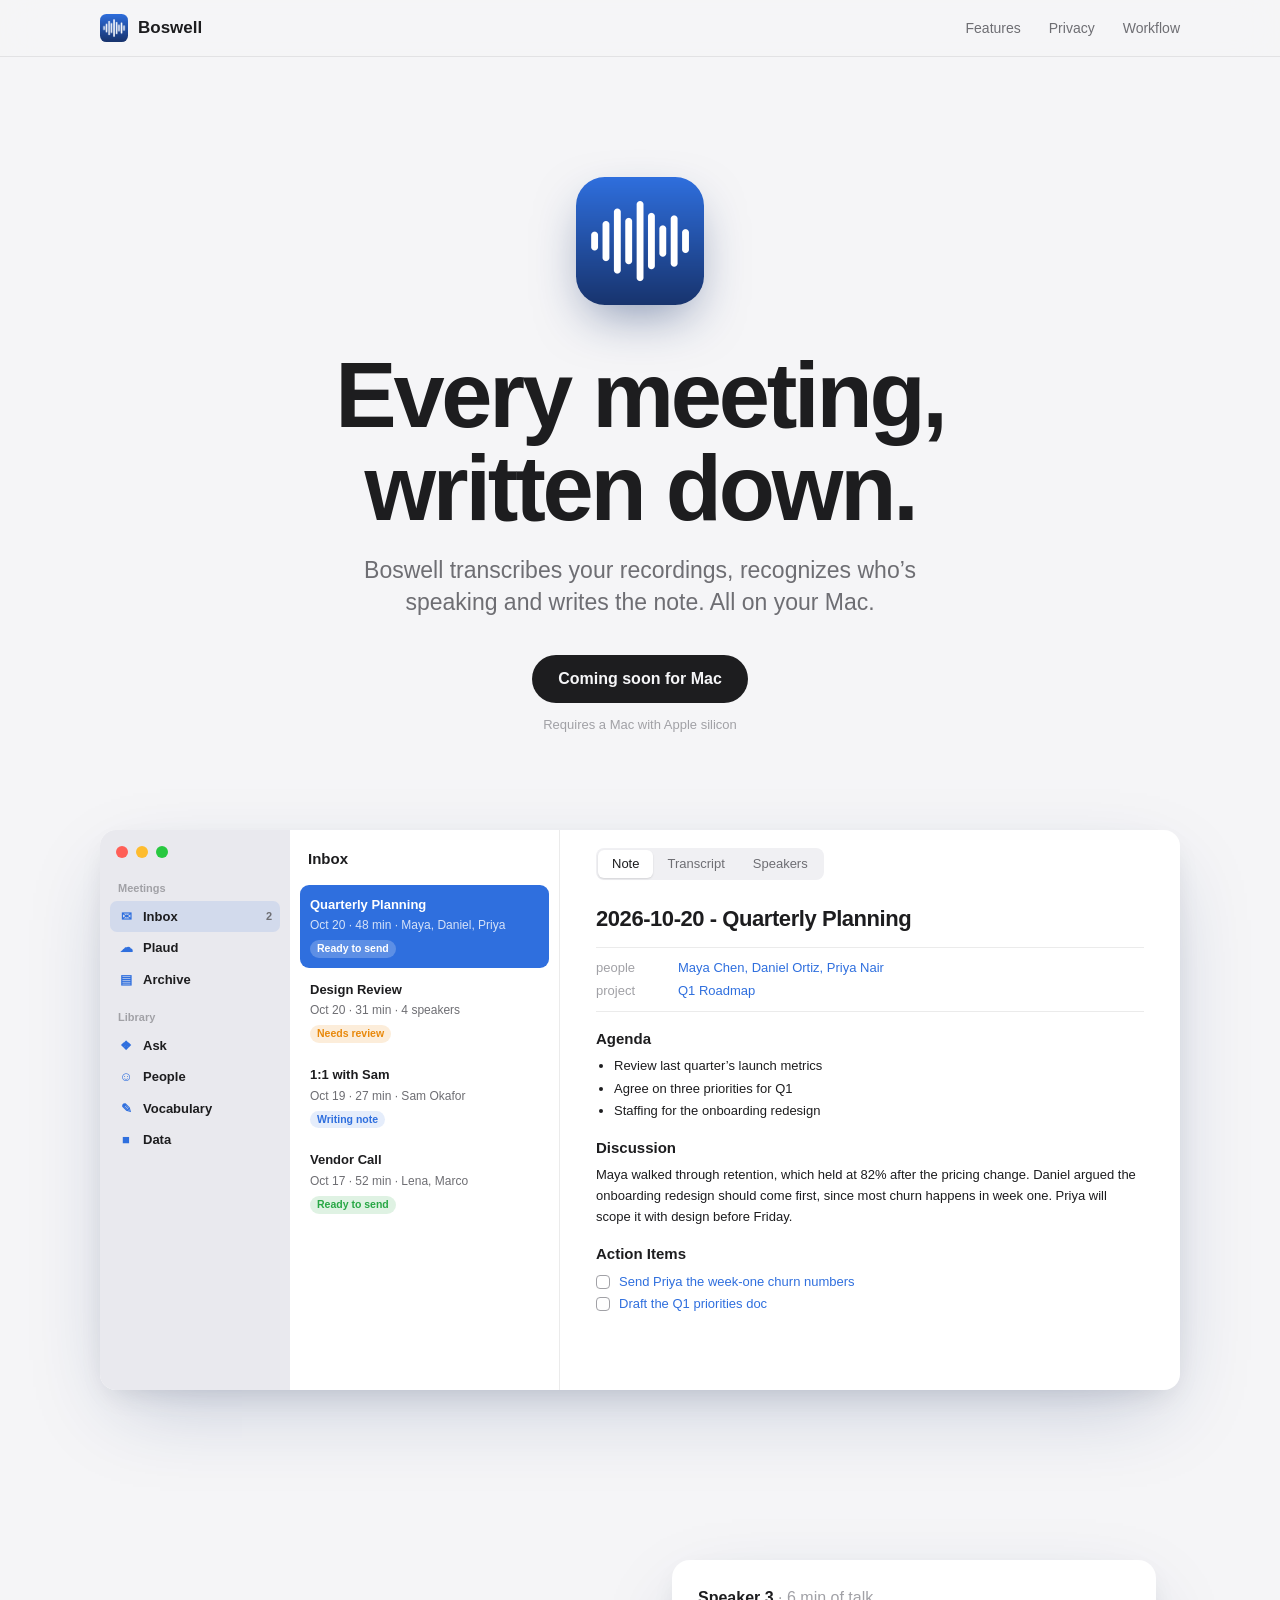
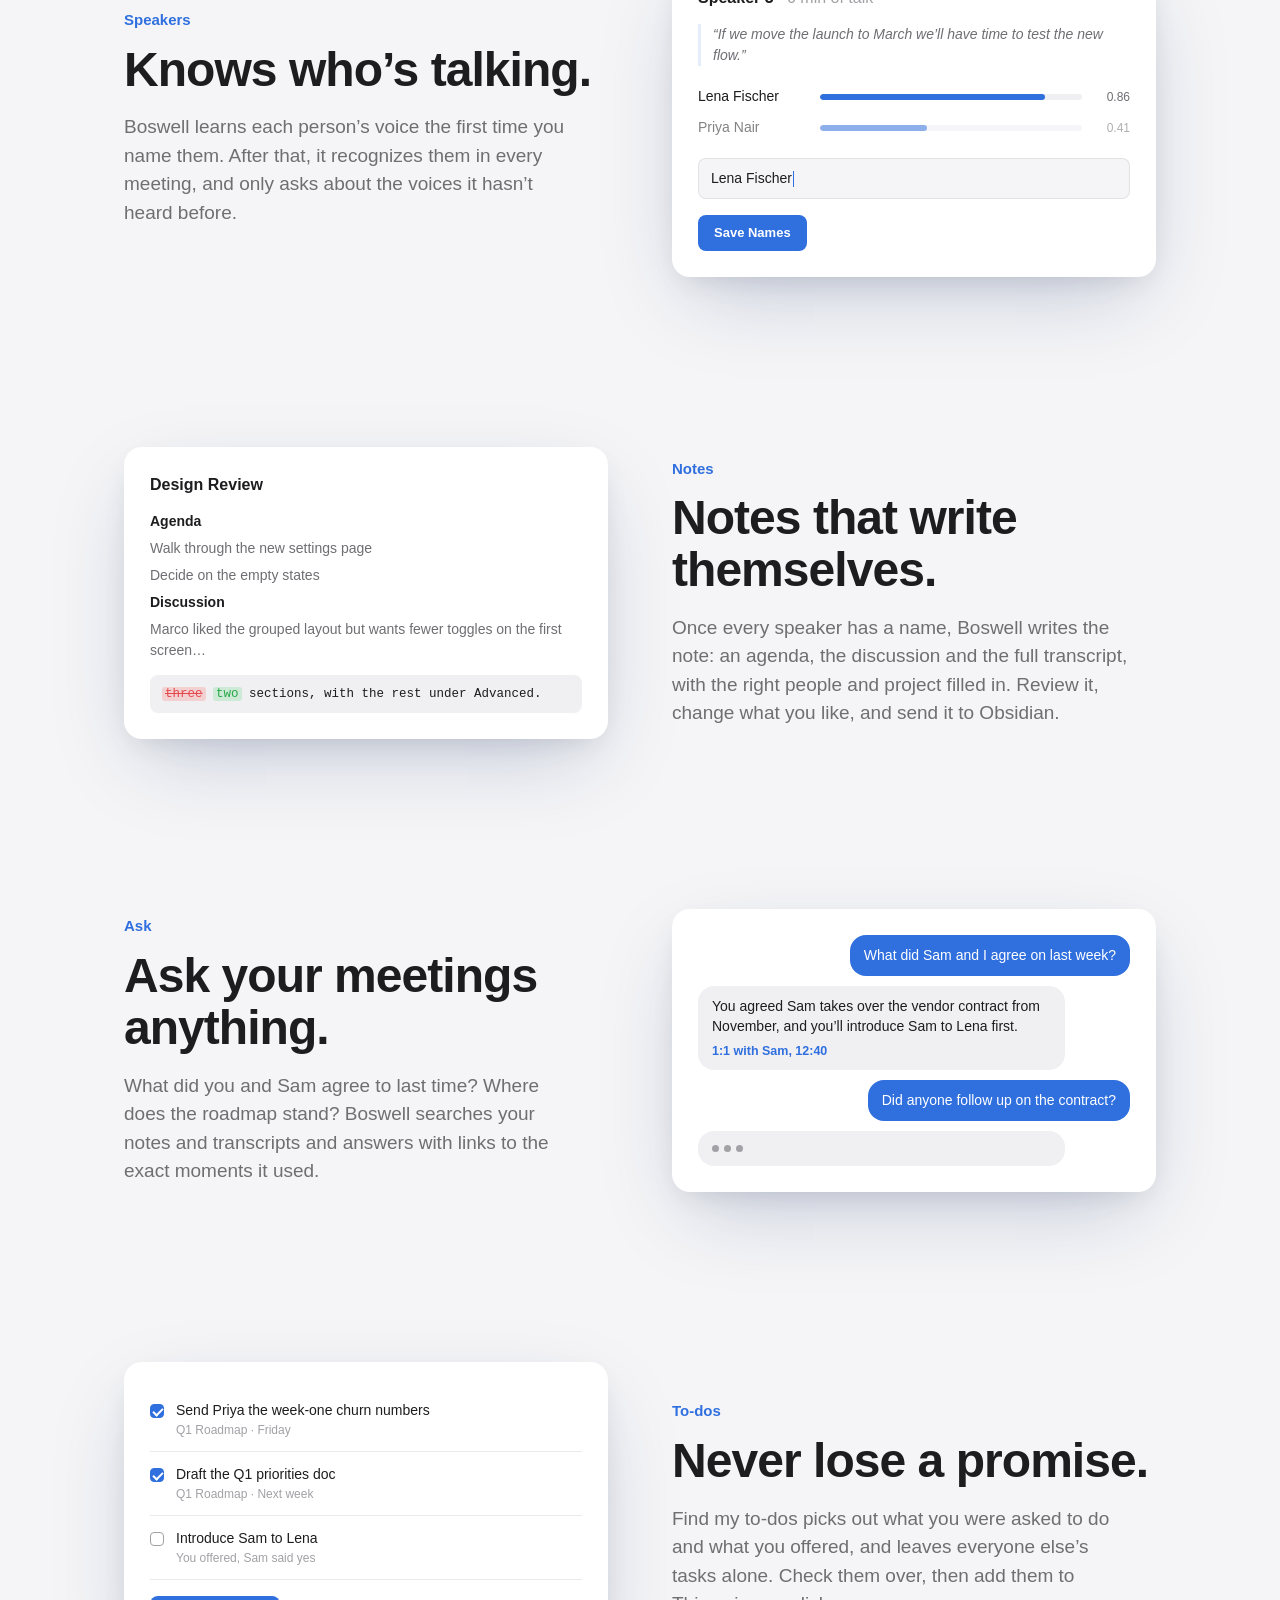
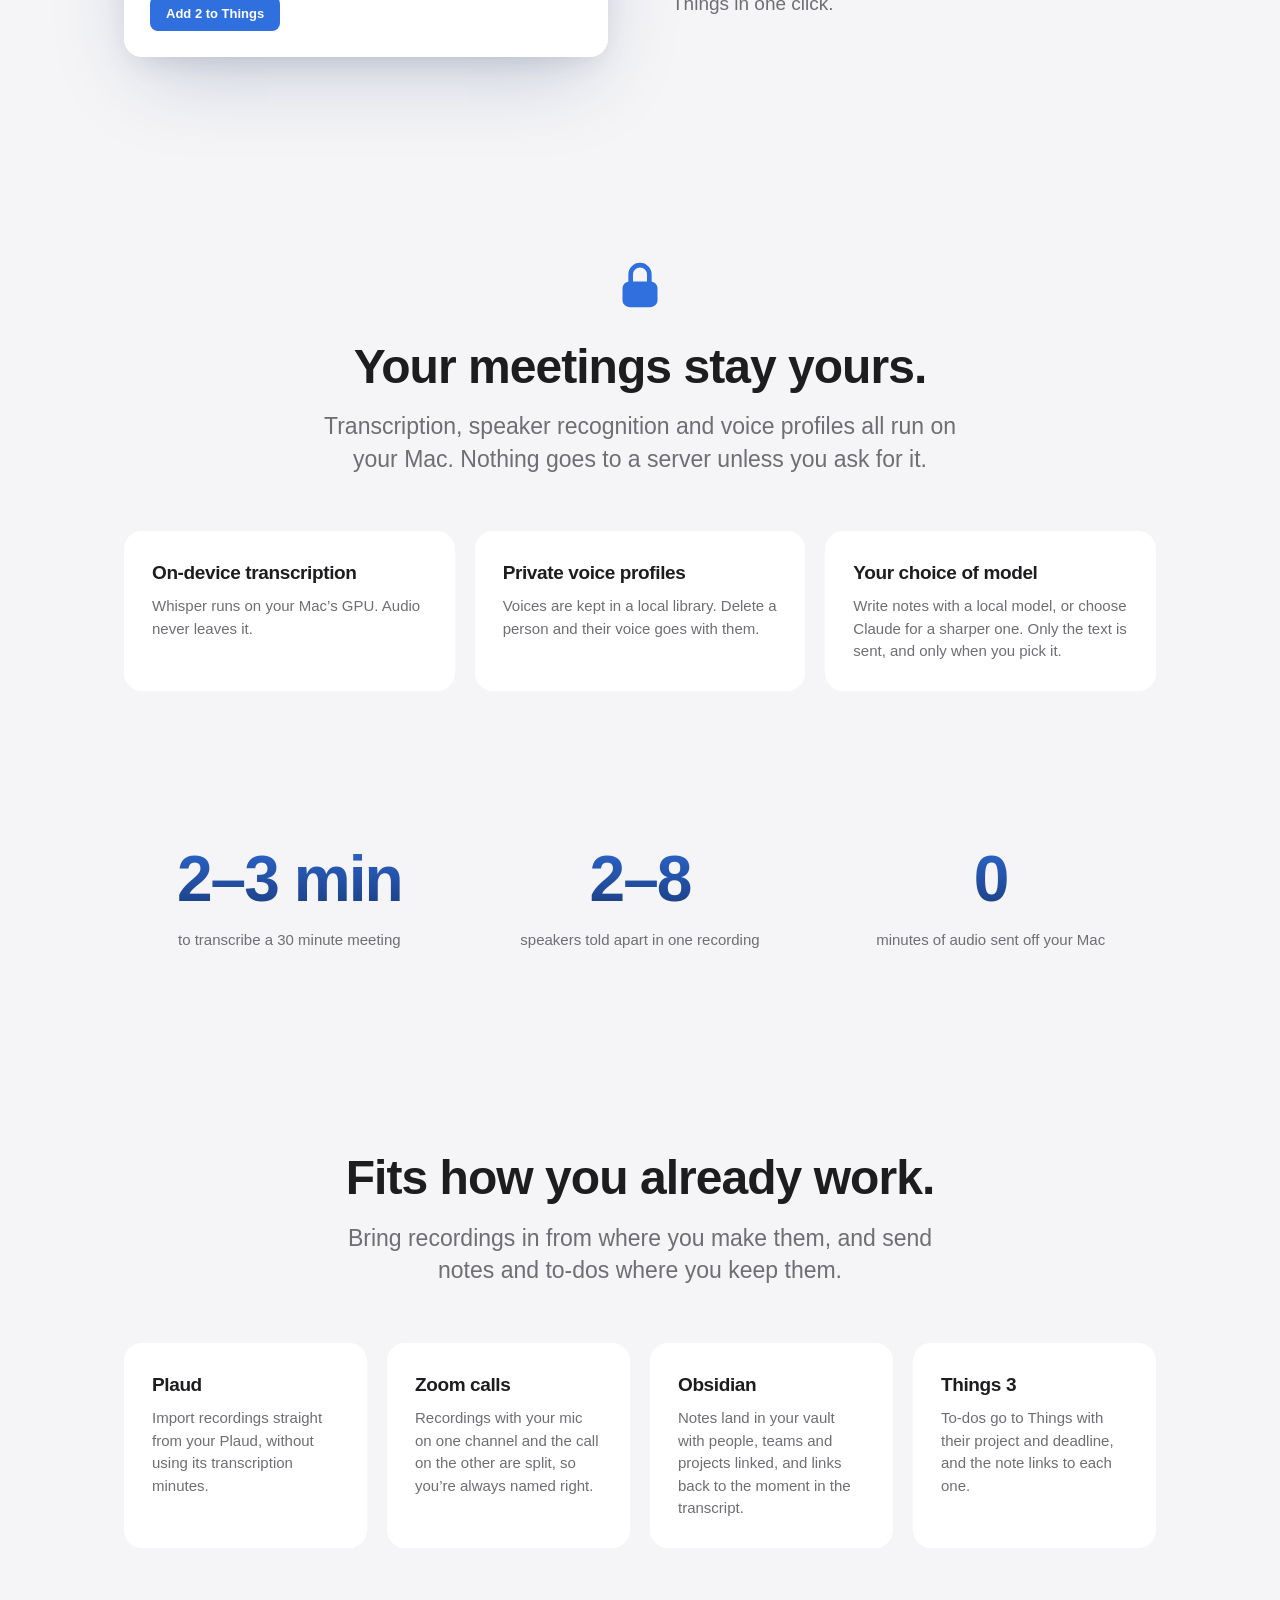
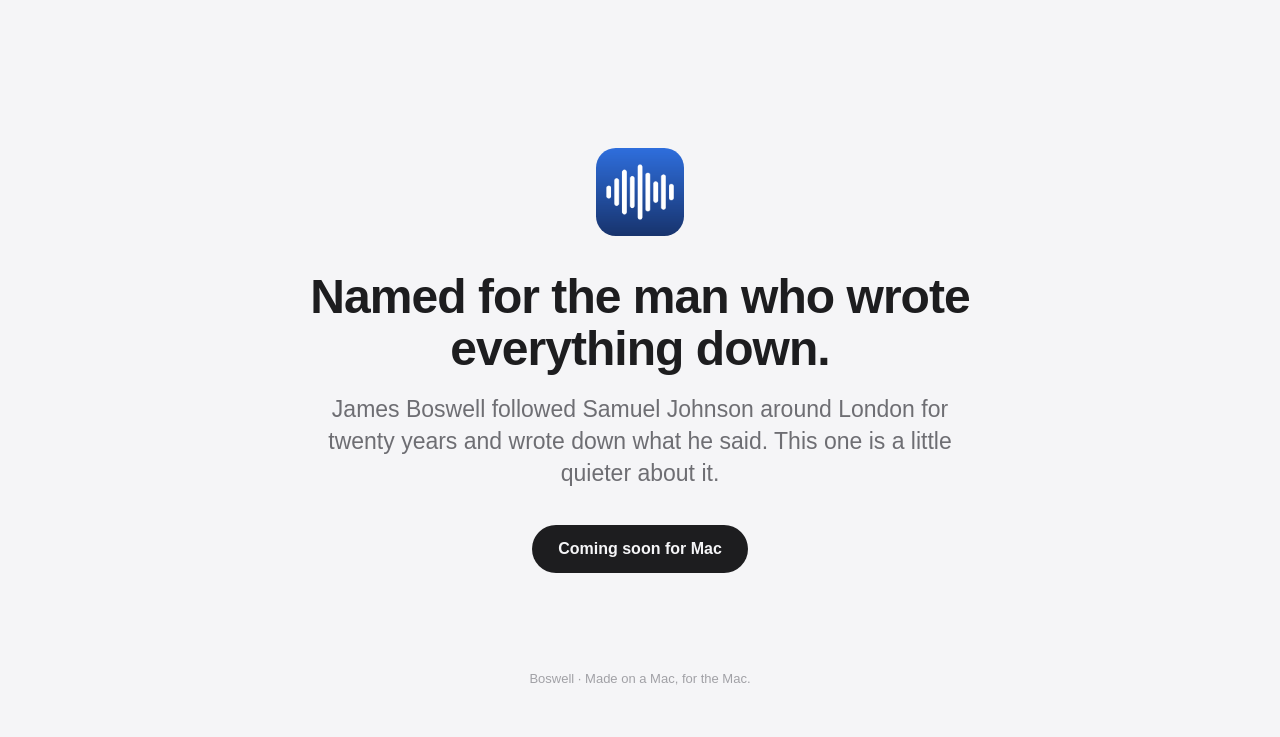
==== docs/index.html @ 3b262f07 "Add a website for Boswell in docs/ for GitHub Pages A single page with a drawn app window and made-u" ====
<!doctype html>
<html lang="en">
<head>
  <meta charset="utf-8">
  <meta name="viewport" content="width=device-width, initial-scale=1">
  <title>Boswell – Meeting notes, written on your Mac</title>
  <meta name="description" content="Boswell transcribes your meetings, recognizes who is speaking and writes the note, all on your Mac. Audio and voice profiles never leave it.">
  <meta property="og:title" content="Boswell">
  <meta property="og:description" content="Meeting notes, written on your Mac.">
  <meta property="og:image" content="icon.png">
  <meta name="theme-color" content="#f5f5f7" media="(prefers-color-scheme: light)">
  <meta name="theme-color" content="#0b0b0d" media="(prefers-color-scheme: dark)">
  <link rel="icon" href="favicon.png">
  <link rel="apple-touch-icon" href="icon.png">
  <link rel="stylesheet" href="style.css">
</head>
<body>

<header class="nav">
  <a class="brand" href="#top"><img src="icon.png" alt="" width="28" height="28"> Boswell</a>
  <nav>
    <a href="#features">Features</a>
    <a href="#privacy">Privacy</a>
    <a href="#workflow">Workflow</a>
  </nav>
</header>

<main id="top">

  <!-- hero -->
  <section class="hero">
    <img class="hero-icon" src="icon.png" alt="Boswell app icon" width="128" height="128">
    <h1>Every meeting,<br>written down.</h1>
    <p class="lede">Boswell transcribes your recordings, recognizes who&rsquo;s speaking and writes the note. All on your Mac.</p>
    <div class="cta">
      <span class="pill">Coming soon for Mac</span>
      <span class="fine">Requires a Mac with Apple silicon</span>
    </div>
  </section>

  <!-- the app window -->
  <section class="shot reveal" aria-label="Boswell's Inbox with a meeting note open">
    <div class="window">
      <div class="win-sidebar">
        <div class="lights"><i></i><i></i><i></i></div>
        <p class="side-head">Meetings</p>
        <p class="side-item active"><span class="ico">&#9993;</span>Inbox <b>2</b></p>
        <p class="side-item"><span class="ico">&#9729;</span>Plaud</p>
        <p class="side-item"><span class="ico">&#9636;</span>Archive</p>
        <p class="side-head">Library</p>
        <p class="side-item"><span class="ico">&#10070;</span>Ask</p>
        <p class="side-item"><span class="ico">&#9786;</span>People</p>
        <p class="side-item"><span class="ico">&#9998;</span>Vocabulary</p>
        <p class="side-item"><span class="ico">&#9632;</span>Data</p>
      </div>
      <div class="win-list">
        <p class="list-title">Inbox</p>
        <div class="row selected">
          <strong>Quarterly Planning</strong>
          <span>Oct 20 · 48 min · Maya, Daniel, Priya</span>
          <em class="tag ready">Ready to send</em>
        </div>
        <div class="row">
          <strong>Design Review</strong>
          <span>Oct 20 · 31 min · 4 speakers</span>
          <em class="tag review">Needs review</em>
        </div>
        <div class="row">
          <strong>1:1 with Sam</strong>
          <span>Oct 19 · 27 min · Sam Okafor</span>
          <em class="tag writing">Writing note</em>
        </div>
        <div class="row">
          <strong>Vendor Call</strong>
          <span>Oct 17 · 52 min · Lena, Marco</span>
          <em class="tag ready">Ready to send</em>
        </div>
      </div>
      <div class="win-note">
        <div class="note-tabs"><span class="on">Note</span><span>Transcript</span><span>Speakers</span></div>
        <h3>2026-10-20 - Quarterly Planning</h3>
        <div class="props">
          <span>people</span><em>Maya Chen, Daniel Ortiz, Priya Nair</em>
          <span>project</span><em>Q1 Roadmap</em>
        </div>
        <h4>Agenda</h4>
        <ul>
          <li>Review last quarter&rsquo;s launch metrics</li>
          <li>Agree on three priorities for Q1</li>
          <li>Staffing for the onboarding redesign</li>
        </ul>
        <h4>Discussion</h4>
        <p>Maya walked through retention, which held at 82% after the pricing change. Daniel argued the onboarding redesign should come first, since most churn happens in week one. Priya will scope it with design before Friday.</p>
        <h4>Action Items</h4>
        <ul class="todos">
          <li><span class="box"></span>Send Priya the week-one churn numbers</li>
          <li><span class="box"></span>Draft the Q1 priorities doc</li>
        </ul>
      </div>
    </div>
  </section>

  <!-- features -->
  <section id="features" class="feature reveal">
    <div class="copy">
      <p class="kicker">Speakers</p>
      <h2>Knows who&rsquo;s talking.</h2>
      <p>Boswell learns each person&rsquo;s voice the first time you name them. After that, it recognizes them in every meeting, and only asks about the voices it hasn&rsquo;t heard before.</p>
    </div>
    <div class="card speakers">
      <p class="card-head">Speaker 3 <span>· 6 min of talk</span></p>
      <p class="quote">&ldquo;If we move the launch to March we&rsquo;ll have time to test the new flow.&rdquo;</p>
      <div class="match"><span>Lena Fischer</span><i style="--w:86%"></i><b>0.86</b></div>
      <div class="match dim"><span>Priya Nair</span><i style="--w:41%"></i><b>0.41</b></div>
      <div class="name-field">Lena Fischer<span class="caret"></span></div>
      <div class="btn">Save Names</div>
    </div>
  </section>

  <section class="feature flip reveal">
    <div class="copy">
      <p class="kicker">Notes</p>
      <h2>Notes that write themselves.</h2>
      <p>Once every speaker has a name, Boswell writes the note: an agenda, the discussion and the full transcript, with the right people and project filled in. Review it, change what you like, and send it to Obsidian.</p>
    </div>
    <div class="card note">
      <p class="card-head">Design Review</p>
      <p class="line"><b>Agenda</b></p>
      <p class="line">Walk through the new settings page</p>
      <p class="line">Decide on the empty states</p>
      <p class="line"><b>Discussion</b></p>
      <p class="line">Marco liked the grouped layout but wants fewer toggles on the first screen&hellip;</p>
      <p class="diff"><del>three</del> <ins>two</ins> sections, with the rest under Advanced.</p>
    </div>
  </section>

  <section class="feature reveal">
    <div class="copy">
      <p class="kicker">Ask</p>
      <h2>Ask your meetings anything.</h2>
      <p>What did you and Sam agree to last time? Where does the roadmap stand? Boswell searches your notes and transcripts and answers with links to the exact moments it used.</p>
    </div>
    <div class="card chat">
      <p class="bubble me">What did Sam and I agree on last week?</p>
      <p class="bubble">You agreed Sam takes over the vendor contract from November, and you&rsquo;ll introduce Sam to Lena first. <a>1:1 with Sam, 12:40</a></p>
      <p class="bubble me">Did anyone follow up on the contract?</p>
      <p class="bubble typing"><i></i><i></i><i></i></p>
    </div>
  </section>

  <section class="feature flip reveal">
    <div class="copy">
      <p class="kicker">To-dos</p>
      <h2>Never lose a promise.</h2>
      <p>Find my to-dos picks out what you were asked to do and what you offered, and leaves everyone else&rsquo;s tasks alone. Check them over, then add them to Things in one click.</p>
    </div>
    <div class="card todos-card">
      <p class="todo"><span class="box on"></span>Send Priya the week-one churn numbers<small>Q1 Roadmap · Friday</small></p>
      <p class="todo"><span class="box on"></span>Draft the Q1 priorities doc<small>Q1 Roadmap · Next week</small></p>
      <p class="todo"><span class="box"></span>Introduce Sam to Lena<small>You offered, Sam said yes</small></p>
      <div class="btn">Add 2 to Things</div>
    </div>
  </section>

  <!-- privacy -->
  <section id="privacy" class="privacy reveal">
    <div class="lock" aria-hidden="true">
      <svg viewBox="0 0 48 48" width="56" height="56"><rect x="9" y="21" width="30" height="22" rx="6" fill="currentColor"/><path d="M16 21v-6a8 8 0 0 1 16 0v6" fill="none" stroke="currentColor" stroke-width="4" stroke-linecap="round"/></svg>
    </div>
    <h2>Your meetings stay yours.</h2>
    <p class="lede">Transcription, speaker recognition and voice profiles all run on your Mac. Nothing goes to a server unless you ask for it.</p>
    <div class="grid3">
      <div>
        <h3>On-device transcription</h3>
        <p>Whisper runs on your Mac&rsquo;s GPU. Audio never leaves it.</p>
      </div>
      <div>
        <h3>Private voice profiles</h3>
        <p>Voices are kept in a local library. Delete a person and their voice goes with them.</p>
      </div>
      <div>
        <h3>Your choice of model</h3>
        <p>Write notes with a local model, or choose Claude for a sharper one. Only the text is sent, and only when you pick it.</p>
      </div>
    </div>
  </section>

  <!-- speed -->
  <section class="stats reveal">
    <div><b>2&ndash;3 min</b><span>to transcribe a 30 minute meeting</span></div>
    <div><b>2&ndash;8</b><span>speakers told apart in one recording</span></div>
    <div><b>0</b><span>minutes of audio sent off your Mac</span></div>
  </section>

  <!-- workflow -->
  <section id="workflow" class="workflow reveal">
    <h2>Fits how you already work.</h2>
    <p class="lede">Bring recordings in from where you make them, and send notes and to-dos where you keep them.</p>
    <div class="tiles">
      <div class="tile"><h3>Plaud</h3><p>Import recordings straight from your Plaud, without using its transcription minutes.</p></div>
      <div class="tile"><h3>Zoom calls</h3><p>Recordings with your mic on one channel and the call on the other are split, so you&rsquo;re always named right.</p></div>
      <div class="tile"><h3>Obsidian</h3><p>Notes land in your vault with people, teams and projects linked, and links back to the moment in the transcript.</p></div>
      <div class="tile"><h3>Things 3</h3><p>To-dos go to Things with their project and deadline, and the note links to each one.</p></div>
    </div>
  </section>

  <section class="closing reveal">
    <img src="icon.png" alt="" width="88" height="88">
    <h2>Named for the man who wrote everything down.</h2>
    <p class="lede">James Boswell followed Samuel Johnson around London for twenty years and wrote down what he said. This one is a little quieter about it.</p>
    <span class="pill">Coming soon for Mac</span>
  </section>

</main>

<footer>
  <p>Boswell · Made on a Mac, for the Mac.</p>
</footer>

<script>
  // fade sections in as they scroll into view
  const io = new IntersectionObserver(entries => {
    for (const e of entries) if (e.isIntersecting) { e.target.classList.add("in"); io.unobserve(e.target) }
  }, { threshold: 0.15 })
  document.querySelectorAll(".reveal").forEach(el => io.observe(el))
</script>
</body>
</html>
---- docs/style.css ----
:root {
  --bg: #f5f5f7;
  --surface: #ffffff;
  --surface-2: #f0f0f3;
  --text: #1d1d1f;
  --muted: #6e6e73;
  --faint: #a1a1a6;
  --line: rgba(0, 0, 0, 0.08);
  --accent: #2f6fde;
  --accent-deep: #18346e;
  --accent-soft: rgba(47, 111, 222, 0.12);
  --green: #28a745;
  --orange: #e8890c;
  --shadow: 0 30px 80px -20px rgba(24, 52, 110, 0.25), 0 10px 30px -10px rgba(0, 0, 0, 0.12);
  --sidebar: #e9e9ee;
  color-scheme: light dark;
}

@media (prefers-color-scheme: dark) {
  :root {
    --bg: #0b0b0d;
    --surface: #1c1c1f;
    --surface-2: #26262a;
    --text: #f5f5f7;
    --muted: #a1a1a6;
    --faint: #6e6e73;
    --line: rgba(255, 255, 255, 0.09);
    --accent: #4d8bf5;
    --accent-soft: rgba(77, 139, 245, 0.16);
    --green: #3ccf65;
    --orange: #ffa53a;
    --shadow: 0 30px 80px -20px rgba(0, 0, 0, 0.7), 0 0 0 1px rgba(255, 255, 255, 0.06);
    --sidebar: #232327;
  }
}

* { box-sizing: border-box; margin: 0; padding: 0; }

html { scroll-behavior: smooth; }

body {
  background: var(--bg);
  color: var(--text);
  font: 17px/1.5 -apple-system, BlinkMacSystemFont, "SF Pro Text", "Helvetica Neue", Helvetica, Arial, sans-serif;
  -webkit-font-smoothing: antialiased;
  overflow-x: hidden;
}

h1, h2, h3 { font-family: -apple-system, BlinkMacSystemFont, "SF Pro Display", "Helvetica Neue", sans-serif; letter-spacing: -0.02em; }
h2 { font-size: clamp(32px, 5vw, 48px); line-height: 1.08; font-weight: 700; }
.lede { font-size: clamp(19px, 2.2vw, 23px); color: var(--muted); max-width: 640px; margin: 18px auto 0; line-height: 1.4; }
a { color: var(--accent); text-decoration: none; }

section { padding: 0 24px; }

/* nav */
.nav {
  position: sticky; top: 0; z-index: 10;
  display: flex; align-items: center; justify-content: space-between;
  padding: 14px max(24px, calc((100vw - 1080px) / 2));
  background: color-mix(in srgb, var(--bg) 78%, transparent);
  backdrop-filter: saturate(180%) blur(20px);
  -webkit-backdrop-filter: saturate(180%) blur(20px);
  border-bottom: 1px solid var(--line);
}
.brand { display: flex; align-items: center; gap: 10px; color: var(--text); font-weight: 600; }
.brand img { border-radius: 22.5%; }
.nav nav { display: flex; gap: 28px; font-size: 14px; }
.nav nav a { color: var(--muted); transition: color .2s; }
.nav nav a:hover { color: var(--text); }

/* hero */
.hero { text-align: center; padding-top: clamp(64px, 11vw, 120px); }
.hero-icon { border-radius: 22.5%; box-shadow: 0 20px 50px -12px rgba(24, 52, 110, 0.5); }
.hero h1 { font-size: clamp(48px, 9vw, 92px); line-height: 1.02; font-weight: 800; margin-top: 36px; letter-spacing: -0.035em; }
.cta { margin-top: 36px; display: flex; flex-direction: column; align-items: center; gap: 12px; }
.pill {
  display: inline-block; padding: 12px 26px; border-radius: 999px;
  background: var(--text); color: var(--bg); font-weight: 600; font-size: 16px;
}
.fine { font-size: 13px; color: var(--faint); }

/* the app window */
.shot { margin: clamp(56px, 8vw, 96px) auto 0; max-width: 1128px; }
.window {
  display: grid; grid-template-columns: 190px 270px 1fr;
  height: 560px; border-radius: 16px; overflow: hidden;
  background: var(--surface); box-shadow: var(--shadow);
  font-size: 13px; text-align: left;
}
.win-sidebar { background: var(--sidebar); padding: 16px 10px; }
.lights { display: flex; gap: 8px; margin: 0 6px 22px; }
.lights i { width: 12px; height: 12px; border-radius: 50%; background: #ff5f57; }
.lights i:nth-child(2) { background: #febc2e; }
.lights i:nth-child(3) { background: #28c840; }
.side-head { font-size: 11px; font-weight: 600; color: var(--faint); margin: 14px 8px 4px; }
.side-item { display: flex; align-items: center; gap: 9px; padding: 6px 8px; border-radius: 7px; font-weight: 600; }
.side-item .ico { color: var(--accent); width: 16px; text-align: center; }
.side-item b { margin-left: auto; font-size: 11px; color: var(--muted); }
.side-item.active { background: var(--accent-soft); }

.win-list { border-right: 1px solid var(--line); padding: 16px 10px; }
.list-title { font-weight: 700; font-size: 15px; margin: 2px 8px 14px; }
.row { padding: 10px; border-radius: 9px; display: grid; gap: 2px; margin-bottom: 2px; }
.row strong { font-size: 13px; }
.row span { color: var(--muted); font-size: 12px; }
.row.selected { background: var(--accent); color: #fff; }
.row.selected span { color: rgba(255, 255, 255, 0.8); }
.tag { font-style: normal; font-size: 10.5px; font-weight: 600; justify-self: start; margin-top: 4px; padding: 1px 7px; border-radius: 99px; }
.tag.ready { color: var(--green); background: color-mix(in srgb, var(--green) 15%, transparent); }
.tag.review { color: var(--orange); background: color-mix(in srgb, var(--orange) 15%, transparent); }
.tag.writing { color: var(--accent); background: var(--accent-soft); }
.row.selected .tag { color: #fff; background: rgba(255, 255, 255, 0.22); }

.win-note { padding: 18px 36px; overflow: hidden; }
.note-tabs { display: inline-flex; background: var(--surface-2); border-radius: 8px; padding: 2px; margin-bottom: 22px; }
.note-tabs span { padding: 4px 14px; border-radius: 6px; color: var(--muted); font-weight: 500; }
.note-tabs .on { background: var(--surface); color: var(--text); box-shadow: 0 1px 2px rgba(0, 0, 0, 0.12); }
.win-note h3 { font-size: 22px; }
.props { display: grid; grid-template-columns: 70px 1fr; gap: 4px 12px; margin: 12px 0 6px; padding: 10px 0; border-block: 1px solid var(--line); }
.props span { color: var(--faint); }
.props em { font-style: normal; color: var(--accent); }
.win-note h4 { font-size: 15px; margin: 16px 0 6px; }
.win-note ul { padding-left: 18px; color: var(--text); }
.win-note li { margin: 3px 0; }
.win-note p { color: var(--text); line-height: 1.6; max-width: 560px; }
.todos { list-style: none; padding: 0 !important; }
.todos li { display: flex; align-items: center; gap: 9px; color: var(--accent) !important; }
.box { width: 14px; height: 14px; border: 1.5px solid var(--faint); border-radius: 4px; flex: none; }
.box.on { background: var(--accent); border-color: var(--accent); position: relative; }
.box.on::after { content: ""; position: absolute; left: 4px; top: 1px; width: 4px; height: 8px; border: solid #fff; border-width: 0 2px 2px 0; transform: rotate(45deg); }

/* features */
.feature {
  max-width: 1080px; margin: clamp(96px, 14vw, 170px) auto 0;
  display: grid; grid-template-columns: 1fr 1fr; gap: 64px; align-items: center;
}
.feature.flip .copy { order: 2; }
.kicker { color: var(--accent); font-weight: 600; font-size: 15px; margin-bottom: 12px; }
.copy p:not(.kicker) { color: var(--muted); font-size: 19px; margin-top: 18px; max-width: 460px; }

.card { background: var(--surface); border-radius: 18px; padding: 26px; box-shadow: var(--shadow); font-size: 14px; }
.card-head { font-weight: 700; font-size: 16px; margin-bottom: 14px; }
.card-head span { color: var(--faint); font-weight: 400; }
.quote { color: var(--muted); font-style: italic; border-left: 3px solid var(--accent-soft); padding-left: 12px; margin-bottom: 20px; }
.match { display: grid; grid-template-columns: 110px 1fr 36px; align-items: center; gap: 12px; margin: 10px 0; }
.match i { height: 6px; border-radius: 3px; background: var(--surface-2); position: relative; overflow: hidden; }
.match i::after { content: ""; position: absolute; inset: 0; width: var(--w); background: var(--accent); border-radius: 3px; }
.match b { font-size: 12px; color: var(--muted); text-align: right; font-weight: 500; }
.match.dim { opacity: 0.55; }
.name-field { margin-top: 20px; border: 1px solid var(--line); background: var(--bg); border-radius: 8px; padding: 9px 12px; display: flex; align-items: center; }
.caret { width: 1.5px; height: 16px; background: var(--accent); margin-left: 1px; animation: blink 1.1s steps(1) infinite; }
@keyframes blink { 50% { opacity: 0; } }
.btn { margin-top: 16px; display: inline-block; background: var(--accent); color: #fff; font-weight: 600; padding: 8px 16px; border-radius: 8px; font-size: 13px; }

.note .line { margin: 6px 0; color: var(--muted); }
.note .line b { color: var(--text); }
.diff { margin-top: 14px; padding: 10px 12px; border-radius: 8px; background: var(--surface-2); font-family: ui-monospace, "SF Mono", Menlo, monospace; font-size: 12.5px; }
del { background: rgba(255, 69, 58, 0.18); color: #e5484d; text-decoration: line-through; padding: 0 3px; border-radius: 3px; }
ins { background: rgba(48, 209, 88, 0.18); color: var(--green); text-decoration: none; padding: 0 3px; border-radius: 3px; }

.chat { display: flex; flex-direction: column; gap: 10px; }
.bubble { max-width: 85%; padding: 10px 14px; border-radius: 16px; background: var(--surface-2); line-height: 1.45; }
.bubble a { display: block; margin-top: 6px; font-size: 12.5px; font-weight: 600; }
.bubble.me { align-self: flex-end; background: var(--accent); color: #fff; }
.typing { display: flex; gap: 5px; padding: 14px; }
.typing i { width: 7px; height: 7px; border-radius: 50%; background: var(--faint); animation: dot 1.2s infinite; }
.typing i:nth-child(2) { animation-delay: .15s; }
.typing i:nth-child(3) { animation-delay: .3s; }
@keyframes dot { 0%, 60%, 100% { opacity: .3; transform: none; } 30% { opacity: 1; transform: translateY(-3px); } }

.todo { display: grid; grid-template-columns: 14px 1fr; column-gap: 12px; padding: 12px 0; border-bottom: 1px solid var(--line); }
.todo .box { margin-top: 4px; grid-row: span 2; }
.todo small { color: var(--faint); font-size: 12px; }

/* privacy */
.privacy { text-align: center; max-width: 1080px; margin: clamp(120px, 16vw, 200px) auto 0; }
.lock { color: var(--accent); margin-bottom: 20px; }
.grid3 { display: grid; grid-template-columns: repeat(3, 1fr); gap: 20px; margin-top: 56px; text-align: left; }
.grid3 > div, .tile { background: var(--surface); border-radius: 18px; padding: 28px; }
.grid3 h3, .tile h3 { font-size: 19px; margin-bottom: 8px; }
.grid3 p, .tile p { color: var(--muted); font-size: 15px; }

/* stats */
.stats { max-width: 1080px; margin: clamp(96px, 12vw, 140px) auto 0; display: grid; grid-template-columns: repeat(3, 1fr); gap: 20px; text-align: center; }
.stats b {
  display: block; font-size: clamp(44px, 6vw, 64px); font-weight: 800; letter-spacing: -0.03em;
  background: linear-gradient(180deg, var(--accent), var(--accent-deep));
  -webkit-background-clip: text; background-clip: text; color: transparent;
}
@media (prefers-color-scheme: dark) { .stats b { background: linear-gradient(180deg, #8db4ff, var(--accent)); -webkit-background-clip: text; background-clip: text; } }
.stats span { color: var(--muted); font-size: 15px; }

/* workflow */
.workflow { text-align: center; max-width: 1080px; margin: clamp(120px, 16vw, 200px) auto 0; }
.tiles { display: grid; grid-template-columns: repeat(4, 1fr); gap: 20px; margin-top: 56px; text-align: left; }

/* closing */
.closing { text-align: center; max-width: 760px; margin: clamp(120px, 16vw, 200px) auto 0; }
.closing img { border-radius: 22.5%; margin-bottom: 28px; }
.closing .pill { margin-top: 36px; }

footer { text-align: center; color: var(--faint); font-size: 13px; padding: 96px 24px 48px; }

/* scroll reveal */
.reveal { opacity: 0; transform: translateY(24px); transition: opacity .8s ease, transform .8s ease; }
.reveal.in { opacity: 1; transform: none; }
@media (prefers-reduced-motion: reduce) {
  .reveal { opacity: 1; transform: none; transition: none; }
  .caret, .typing i { animation: none; }
}

/* narrower screens */
@media (max-width: 960px) {
  .window { grid-template-columns: 190px 1fr; }
  .win-note { display: none; }
  .tiles { grid-template-columns: repeat(2, 1fr); }
}
@media (max-width: 760px) {
  .feature { grid-template-columns: 1fr; gap: 36px; }
  .feature.flip .copy { order: 0; }
  .grid3, .stats { grid-template-columns: 1fr; }
  .stats { gap: 36px; }
  .nav nav { display: none; }
}
@media (max-width: 560px) {
  section { padding: 0 16px; }
  .window { grid-template-columns: 1fr; height: auto; }
  .win-sidebar { display: none; }
  .win-list { border: 0; }
  .tiles { grid-template-columns: 1fr; }
  .match { grid-template-columns: 90px 1fr 32px; }
}
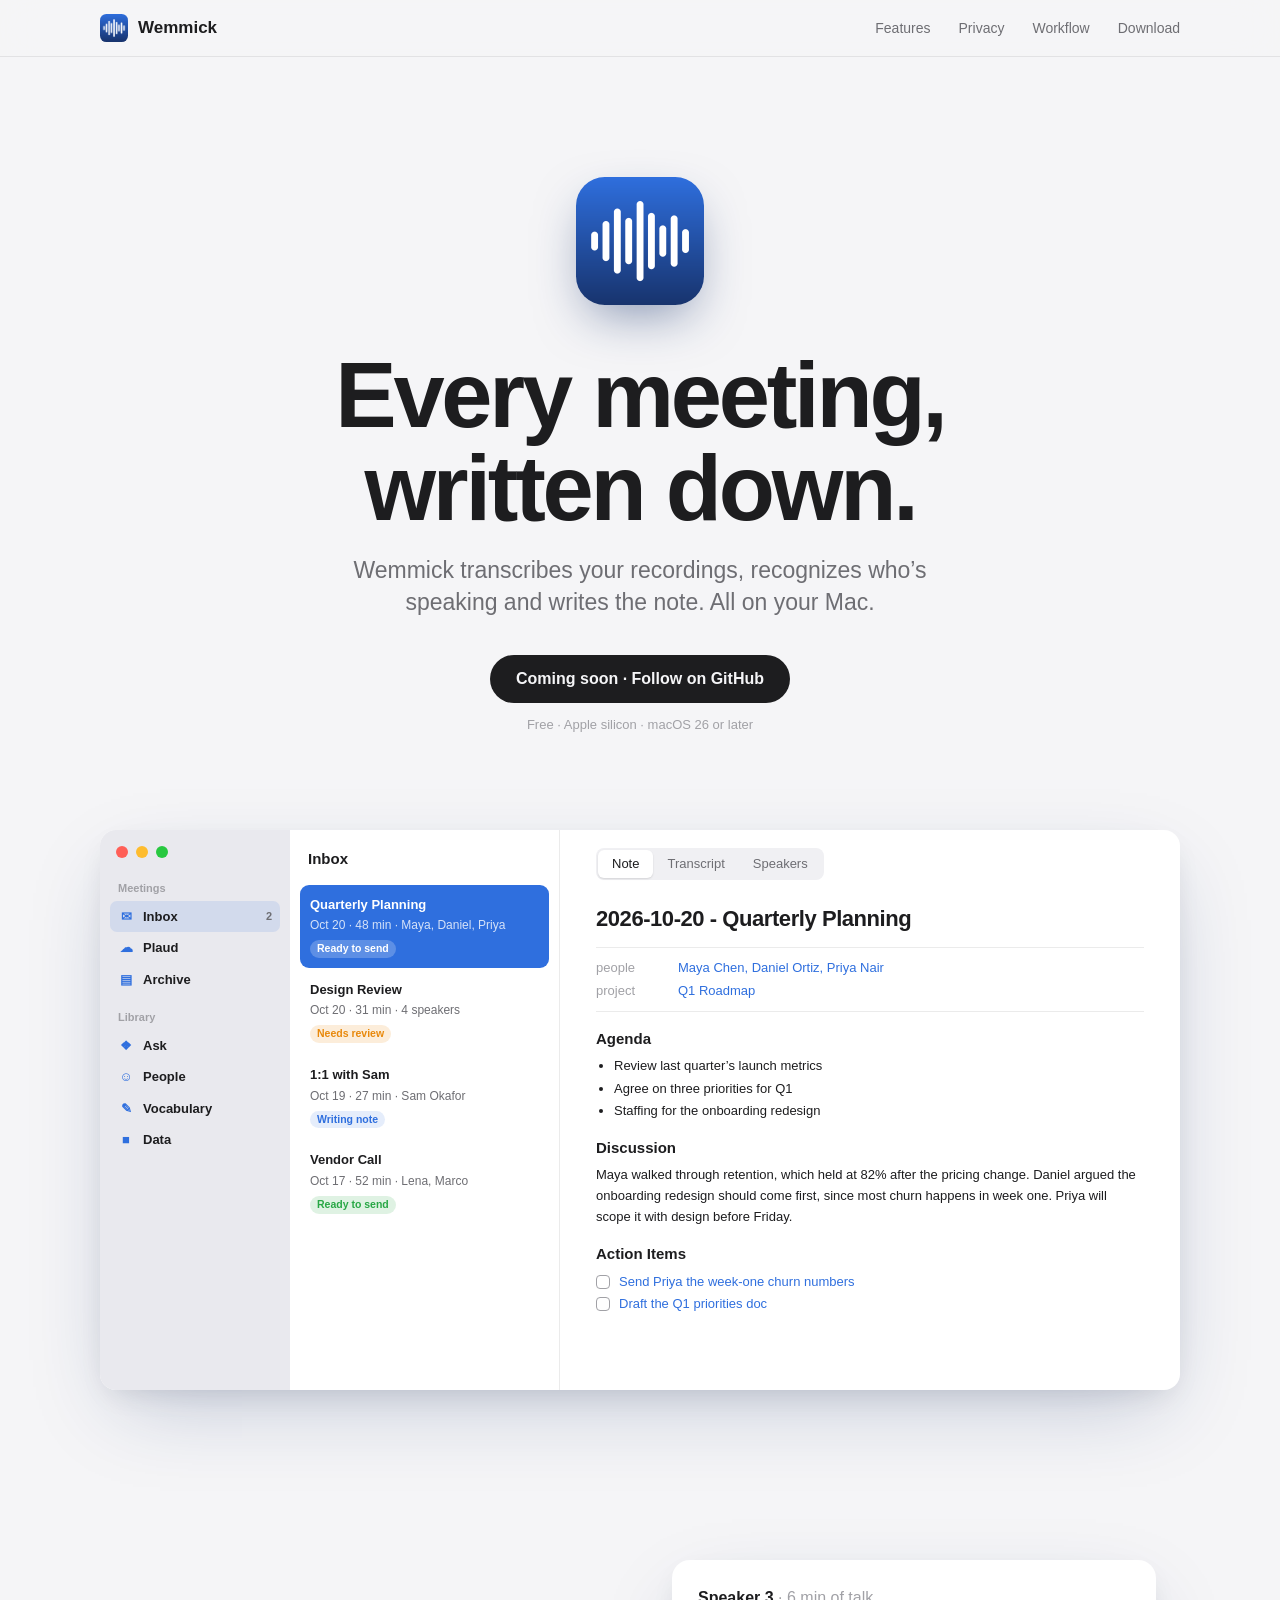
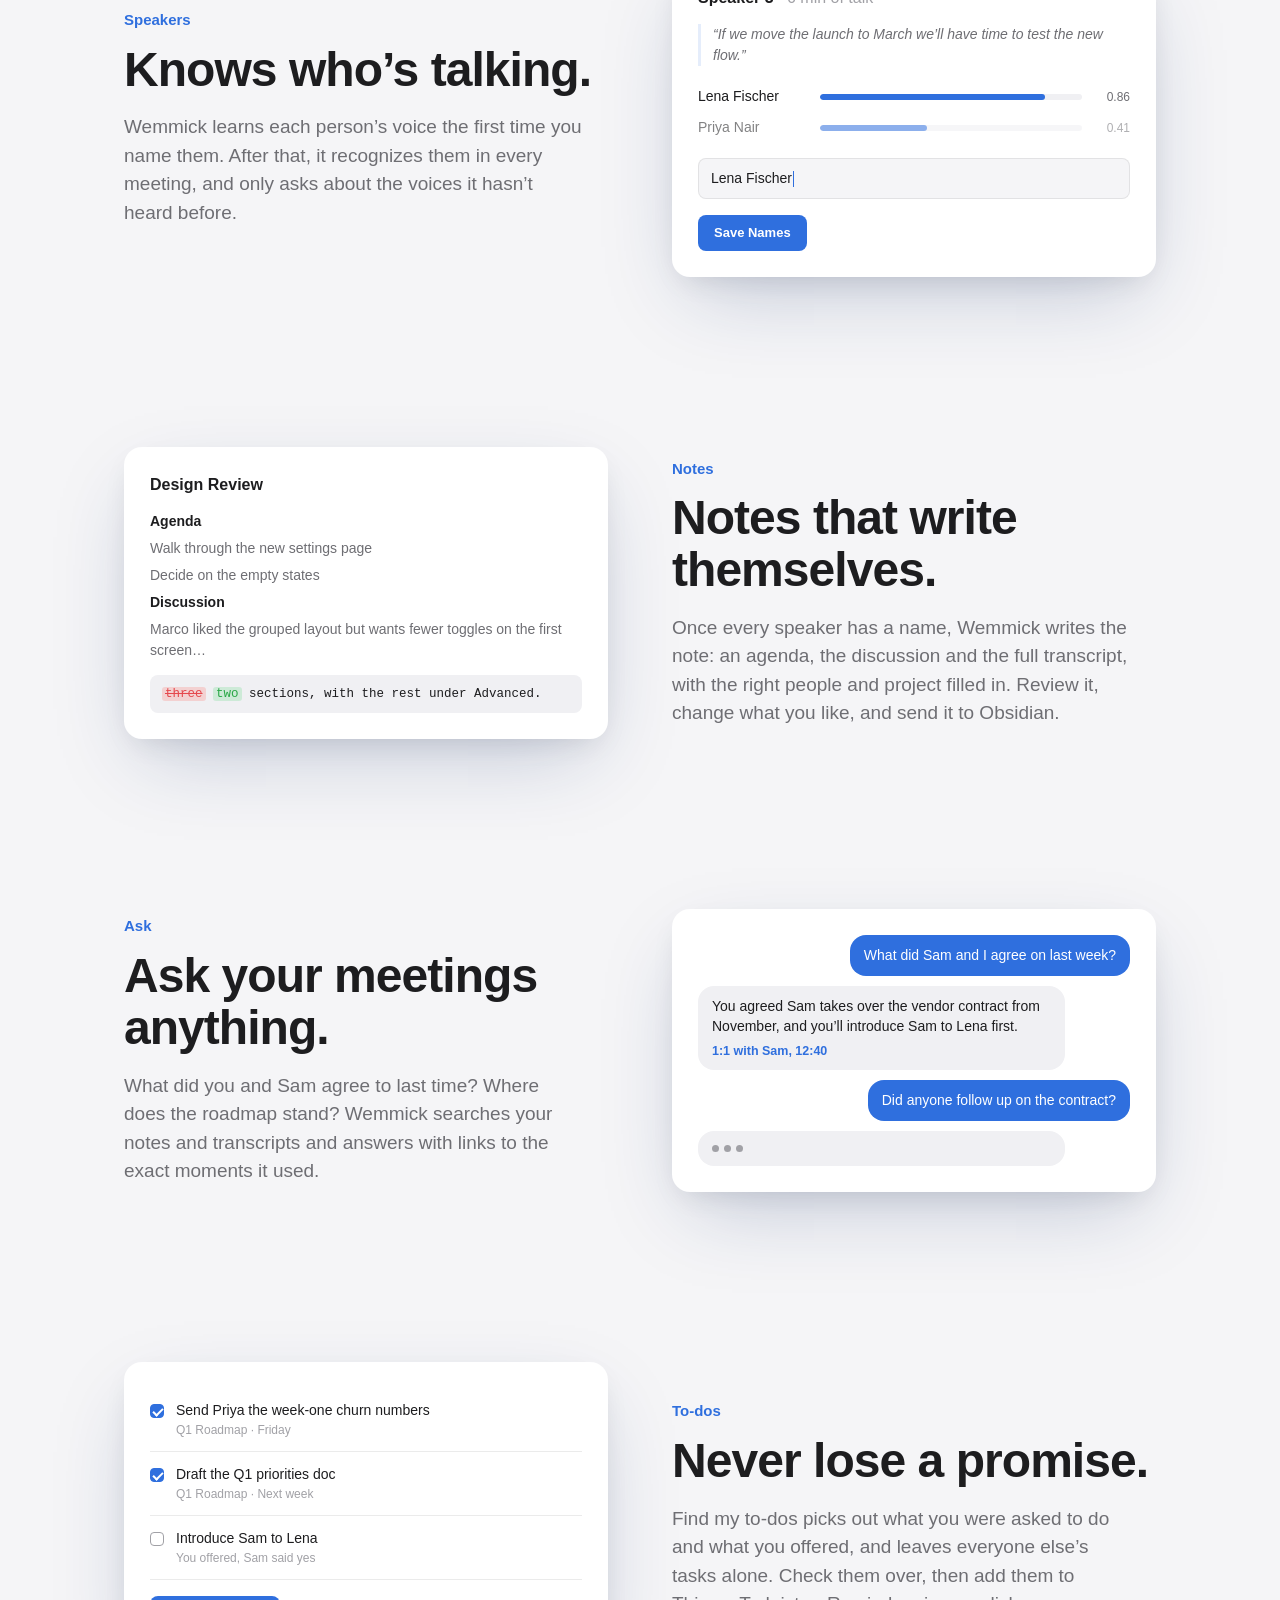
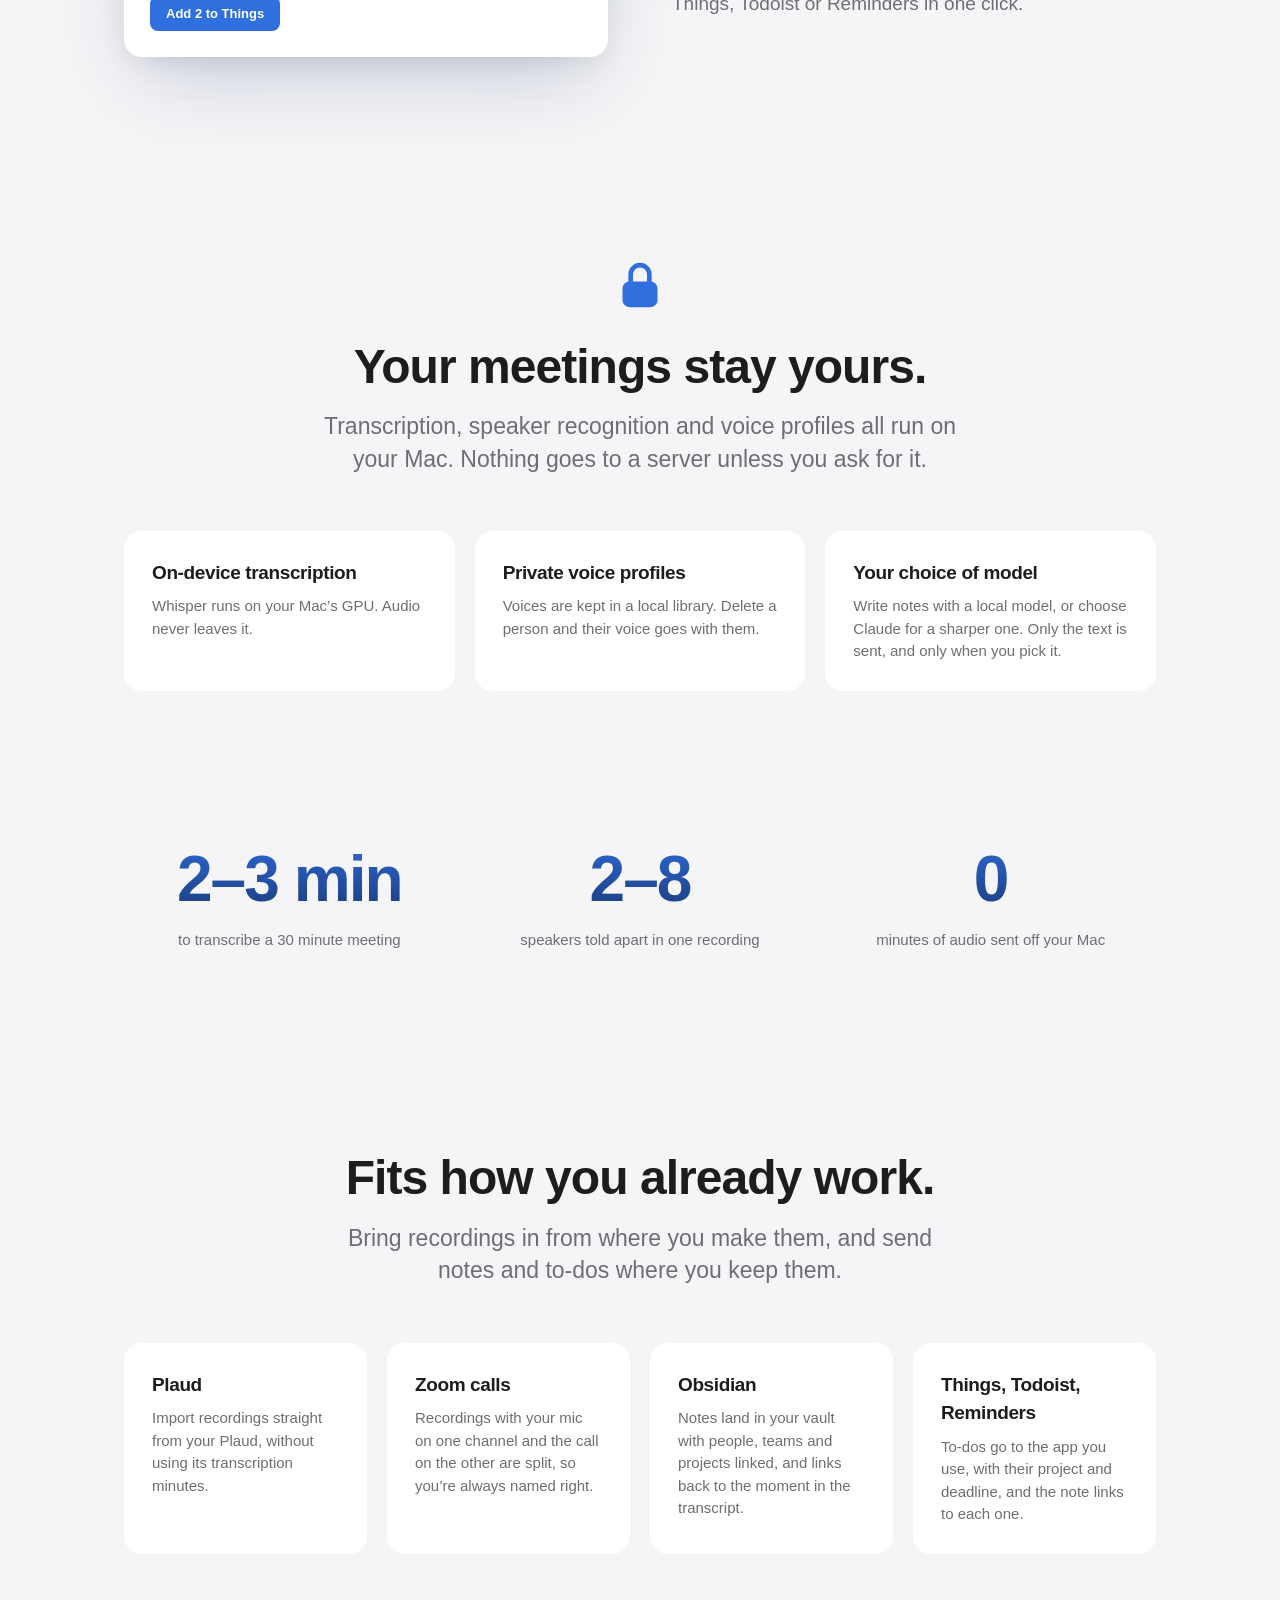
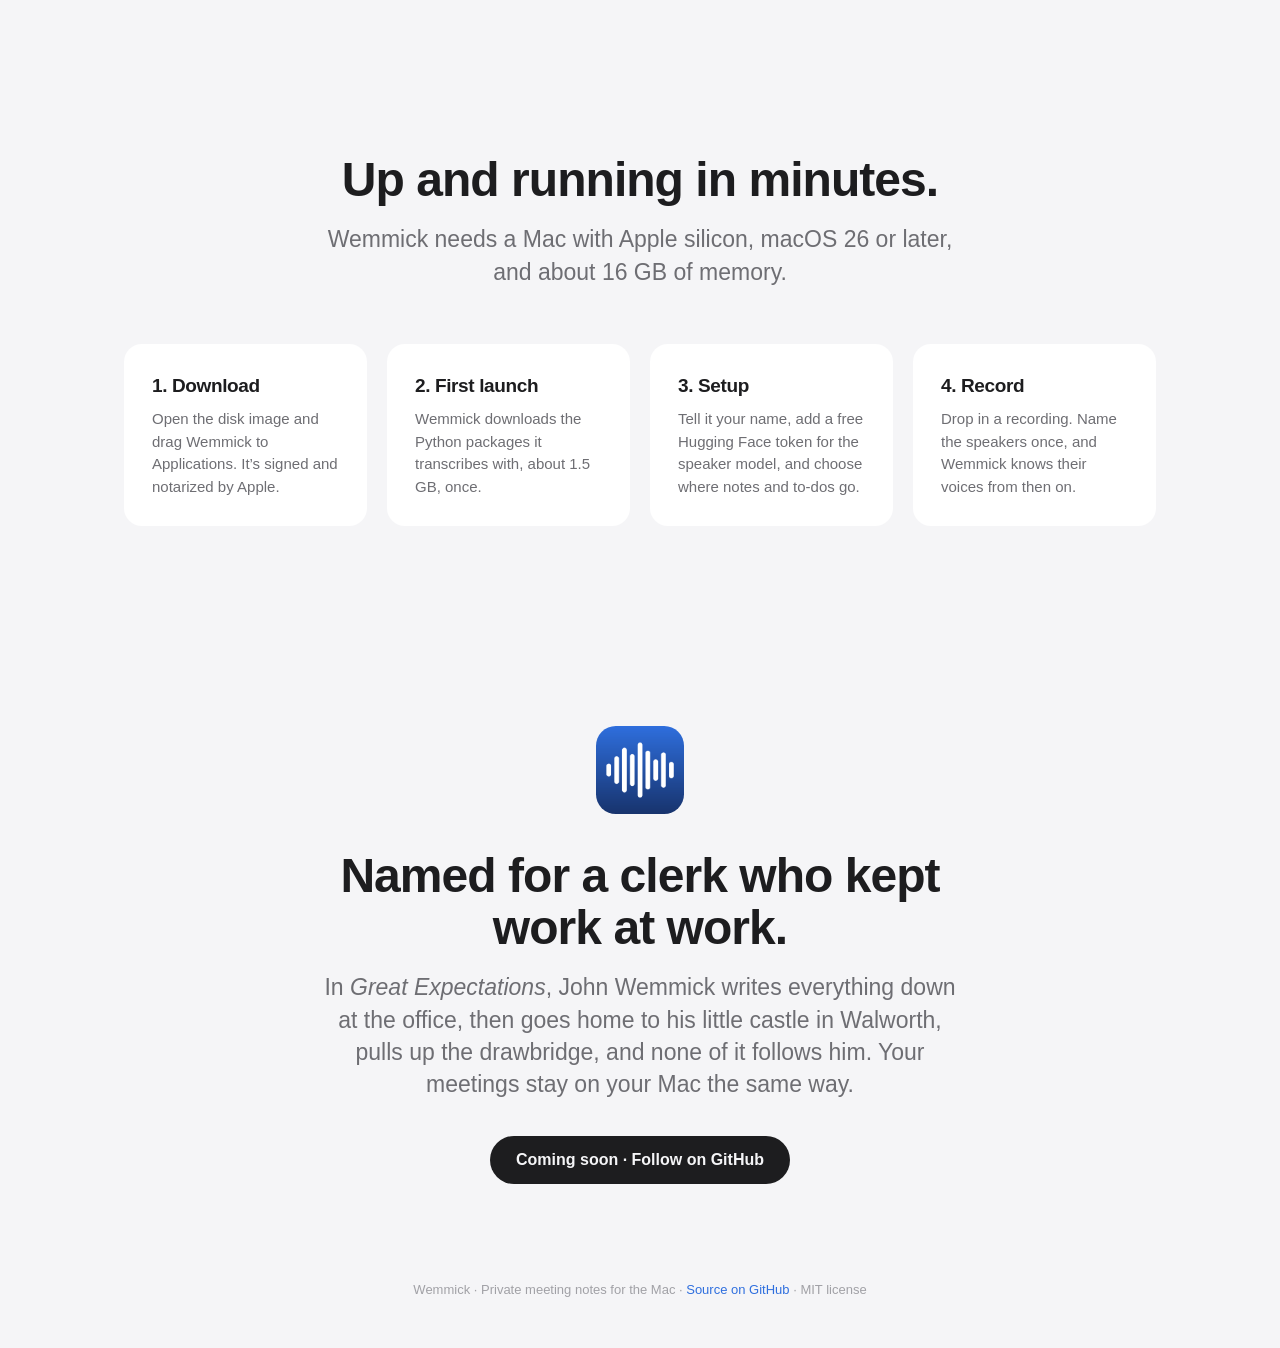
==== commit 0ffc75fb: "Rename the site to Wemmick for wemmick.app, with Coming soon in place of the download until the firs" ====
--- a/docs/index.html
+++ b/docs/index.html
@@ -3,11 +3,12 @@
 <head>
   <meta charset="utf-8">
   <meta name="viewport" content="width=device-width, initial-scale=1">
-  <title>Boswell – Meeting notes, written on your Mac</title>
-  <meta name="description" content="Boswell transcribes your meetings, recognizes who is speaking and writes the note, all on your Mac. Audio and voice profiles never leave it.">
-  <meta property="og:title" content="Boswell">
+  <title>Wemmick – Meeting notes, written on your Mac</title>
+  <meta name="description" content="Wemmick transcribes your meetings, recognizes who is speaking and writes the note, all on your Mac. Audio and voice profiles never leave it.">
+  <meta property="og:title" content="Wemmick">
   <meta property="og:description" content="Meeting notes, written on your Mac.">
-  <meta property="og:image" content="icon.png">
+  <meta property="og:image" content="https://wemmick.app/icon.png">
+  <meta property="og:url" content="https://wemmick.app/">
   <meta name="theme-color" content="#f5f5f7" media="(prefers-color-scheme: light)">
   <meta name="theme-color" content="#0b0b0d" media="(prefers-color-scheme: dark)">
   <link rel="icon" href="favicon.png">
@@ -17,11 +18,12 @@
 <body>
 
 <header class="nav">
-  <a class="brand" href="#top"><img src="icon.png" alt="" width="28" height="28"> Boswell</a>
+  <a class="brand" href="#top"><img src="icon.png" alt="" width="28" height="28"> Wemmick</a>
   <nav>
     <a href="#features">Features</a>
     <a href="#privacy">Privacy</a>
     <a href="#workflow">Workflow</a>
+    <a href="#start">Download</a>
   </nav>
 </header>
 
@@ -29,17 +31,18 @@
 
   <!-- hero -->
   <section class="hero">
-    <img class="hero-icon" src="icon.png" alt="Boswell app icon" width="128" height="128">
+    <img class="hero-icon" src="icon.png" alt="Wemmick app icon" width="128" height="128">
     <h1>Every meeting,<br>written down.</h1>
-    <p class="lede">Boswell transcribes your recordings, recognizes who&rsquo;s speaking and writes the note. All on your Mac.</p>
+    <p class="lede">Wemmick transcribes your recordings, recognizes who&rsquo;s speaking and writes the note. All on your Mac.</p>
     <div class="cta">
-      <span class="pill">Coming soon for Mac</span>
-      <span class="fine">Requires a Mac with Apple silicon</span>
+      <!-- until the first release: then https://github.com/JonathanGarro/Local-Transcription/releases/latest/download/Wemmick.dmg, "Download for Mac" -->
+      <a class="pill" href="https://github.com/JonathanGarro/Local-Transcription">Coming soon · Follow on GitHub</a>
+      <span class="fine">Free · Apple silicon · macOS 26 or later</span>
     </div>
   </section>
 
   <!-- the app window -->
-  <section class="shot reveal" aria-label="Boswell's Inbox with a meeting note open">
+  <section class="shot reveal" aria-label="Wemmick's Inbox with a meeting note open">
     <div class="window">
       <div class="win-sidebar">
         <div class="lights"><i></i><i></i><i></i></div>
@@ -105,7 +108,7 @@
     <div class="copy">
       <p class="kicker">Speakers</p>
       <h2>Knows who&rsquo;s talking.</h2>
-      <p>Boswell learns each person&rsquo;s voice the first time you name them. After that, it recognizes them in every meeting, and only asks about the voices it hasn&rsquo;t heard before.</p>
+      <p>Wemmick learns each person&rsquo;s voice the first time you name them. After that, it recognizes them in every meeting, and only asks about the voices it hasn&rsquo;t heard before.</p>
     </div>
     <div class="card speakers">
       <p class="card-head">Speaker 3 <span>· 6 min of talk</span></p>
@@ -121,7 +124,7 @@
     <div class="copy">
       <p class="kicker">Notes</p>
       <h2>Notes that write themselves.</h2>
-      <p>Once every speaker has a name, Boswell writes the note: an agenda, the discussion and the full transcript, with the right people and project filled in. Review it, change what you like, and send it to Obsidian.</p>
+      <p>Once every speaker has a name, Wemmick writes the note: an agenda, the discussion and the full transcript, with the right people and project filled in. Review it, change what you like, and send it to Obsidian.</p>
     </div>
     <div class="card note">
       <p class="card-head">Design Review</p>
@@ -138,7 +141,7 @@
     <div class="copy">
       <p class="kicker">Ask</p>
       <h2>Ask your meetings anything.</h2>
-      <p>What did you and Sam agree to last time? Where does the roadmap stand? Boswell searches your notes and transcripts and answers with links to the exact moments it used.</p>
+      <p>What did you and Sam agree to last time? Where does the roadmap stand? Wemmick searches your notes and transcripts and answers with links to the exact moments it used.</p>
     </div>
     <div class="card chat">
       <p class="bubble me">What did Sam and I agree on last week?</p>
@@ -152,7 +155,7 @@
     <div class="copy">
       <p class="kicker">To-dos</p>
       <h2>Never lose a promise.</h2>
-      <p>Find my to-dos picks out what you were asked to do and what you offered, and leaves everyone else&rsquo;s tasks alone. Check them over, then add them to Things in one click.</p>
+      <p>Find my to-dos picks out what you were asked to do and what you offered, and leaves everyone else&rsquo;s tasks alone. Check them over, then add them to Things, Todoist or Reminders in one click.</p>
     </div>
     <div class="card todos-card">
       <p class="todo"><span class="box on"></span>Send Priya the week-one churn numbers<small>Q1 Roadmap · Friday</small></p>
@@ -200,21 +203,34 @@
       <div class="tile"><h3>Plaud</h3><p>Import recordings straight from your Plaud, without using its transcription minutes.</p></div>
       <div class="tile"><h3>Zoom calls</h3><p>Recordings with your mic on one channel and the call on the other are split, so you&rsquo;re always named right.</p></div>
       <div class="tile"><h3>Obsidian</h3><p>Notes land in your vault with people, teams and projects linked, and links back to the moment in the transcript.</p></div>
-      <div class="tile"><h3>Things 3</h3><p>To-dos go to Things with their project and deadline, and the note links to each one.</p></div>
+      <div class="tile"><h3>Things, Todoist, Reminders</h3><p>To-dos go to the app you use, with their project and deadline, and the note links to each one.</p></div>
+    </div>
+  </section>
+
+  <!-- getting started -->
+  <section id="start" class="workflow reveal">
+    <h2>Up and running in minutes.</h2>
+    <p class="lede">Wemmick needs a Mac with Apple silicon, macOS 26 or later, and about 16 GB of memory.</p>
+    <div class="tiles">
+      <div class="tile"><h3>1. Download</h3><p>Open the disk image and drag Wemmick to Applications. It&rsquo;s signed and notarized by Apple.</p></div>
+      <div class="tile"><h3>2. First launch</h3><p>Wemmick downloads the Python packages it transcribes with, about 1.5 GB, once.</p></div>
+      <div class="tile"><h3>3. Setup</h3><p>Tell it your name, add a free Hugging Face token for the speaker model, and choose where notes and to-dos go.</p></div>
+      <div class="tile"><h3>4. Record</h3><p>Drop in a recording. Name the speakers once, and Wemmick knows their voices from then on.</p></div>
     </div>
   </section>
 
   <section class="closing reveal">
     <img src="icon.png" alt="" width="88" height="88">
-    <h2>Named for the man who wrote everything down.</h2>
-    <p class="lede">James Boswell followed Samuel Johnson around London for twenty years and wrote down what he said. This one is a little quieter about it.</p>
-    <span class="pill">Coming soon for Mac</span>
+    <h2>Named for a clerk who kept work at work.</h2>
+    <p class="lede">In <em>Great Expectations</em>, John Wemmick writes everything down at the office, then goes home to his little castle in Walworth, pulls up the drawbridge, and none of it follows him. Your meetings stay on your Mac the same way.</p>
+    <!-- until the first release: then https://github.com/JonathanGarro/Local-Transcription/releases/latest/download/Wemmick.dmg, "Download for Mac" -->
+      <a class="pill" href="https://github.com/JonathanGarro/Local-Transcription">Coming soon · Follow on GitHub</a>
   </section>
 
 </main>
 
 <footer>
-  <p>Boswell · Made on a Mac, for the Mac.</p>
+  <p>Wemmick · Private meeting notes for the Mac · <a href="https://github.com/JonathanGarro/Local-Transcription">Source on GitHub</a> · MIT license</p>
 </footer>
 
 <script>
--- a/docs/style.css
+++ b/docs/style.css
@@ -78,6 +78,8 @@
   display: inline-block; padding: 12px 26px; border-radius: 999px;
   background: var(--text); color: var(--bg); font-weight: 600; font-size: 16px;
 }
+a.pill { transition: transform .15s, opacity .15s; }
+a.pill:hover { transform: translateY(-1px); opacity: .9; }
 .fine { font-size: 13px; color: var(--faint); }
 
 /* the app window */
@@ -192,7 +194,7 @@
 .stats span { color: var(--muted); font-size: 15px; }
 
 /* workflow */
-.workflow { text-align: center; max-width: 1080px; margin: clamp(120px, 16vw, 200px) auto 0; }
+.workflow { text-align: center; max-width: 1080px; margin: clamp(120px, 16vw, 200px) auto 0; scroll-margin-top: 80px; }
 .tiles { display: grid; grid-template-columns: repeat(4, 1fr); gap: 20px; margin-top: 56px; text-align: left; }
 
 /* closing */
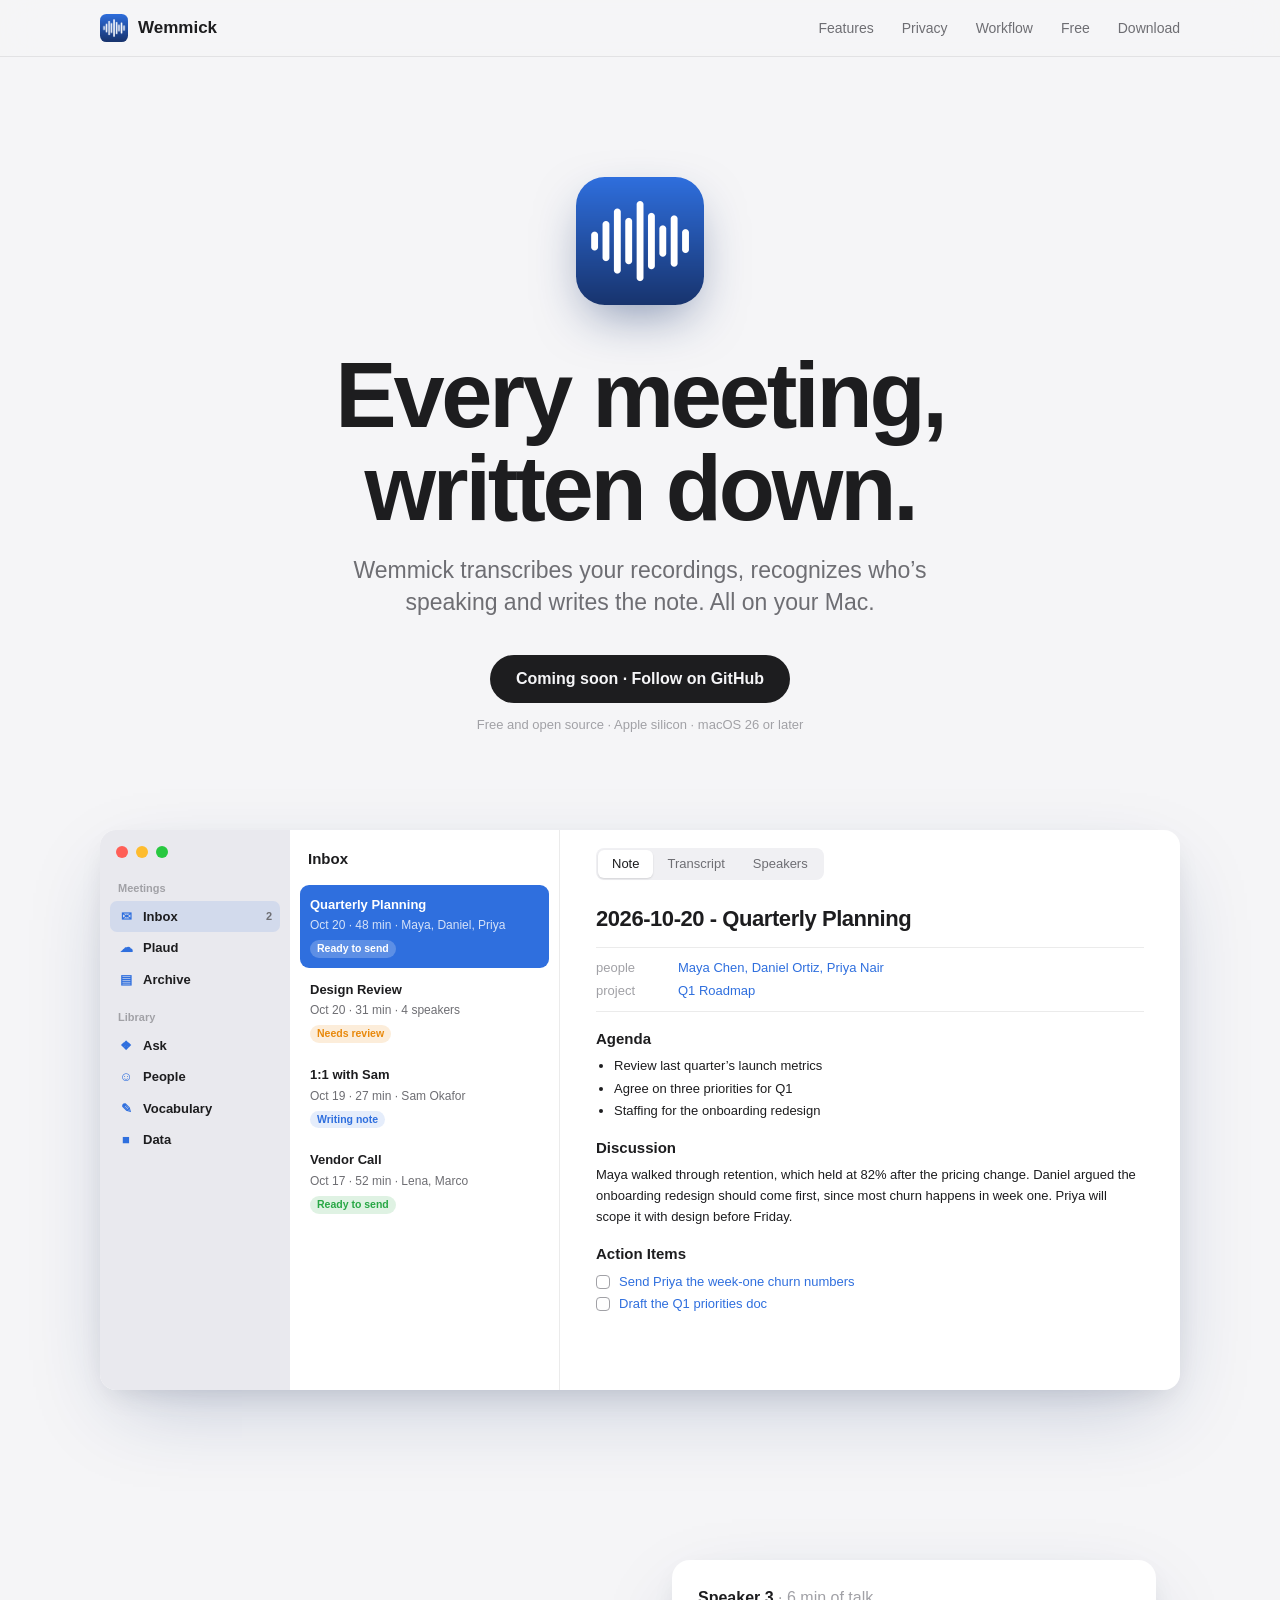
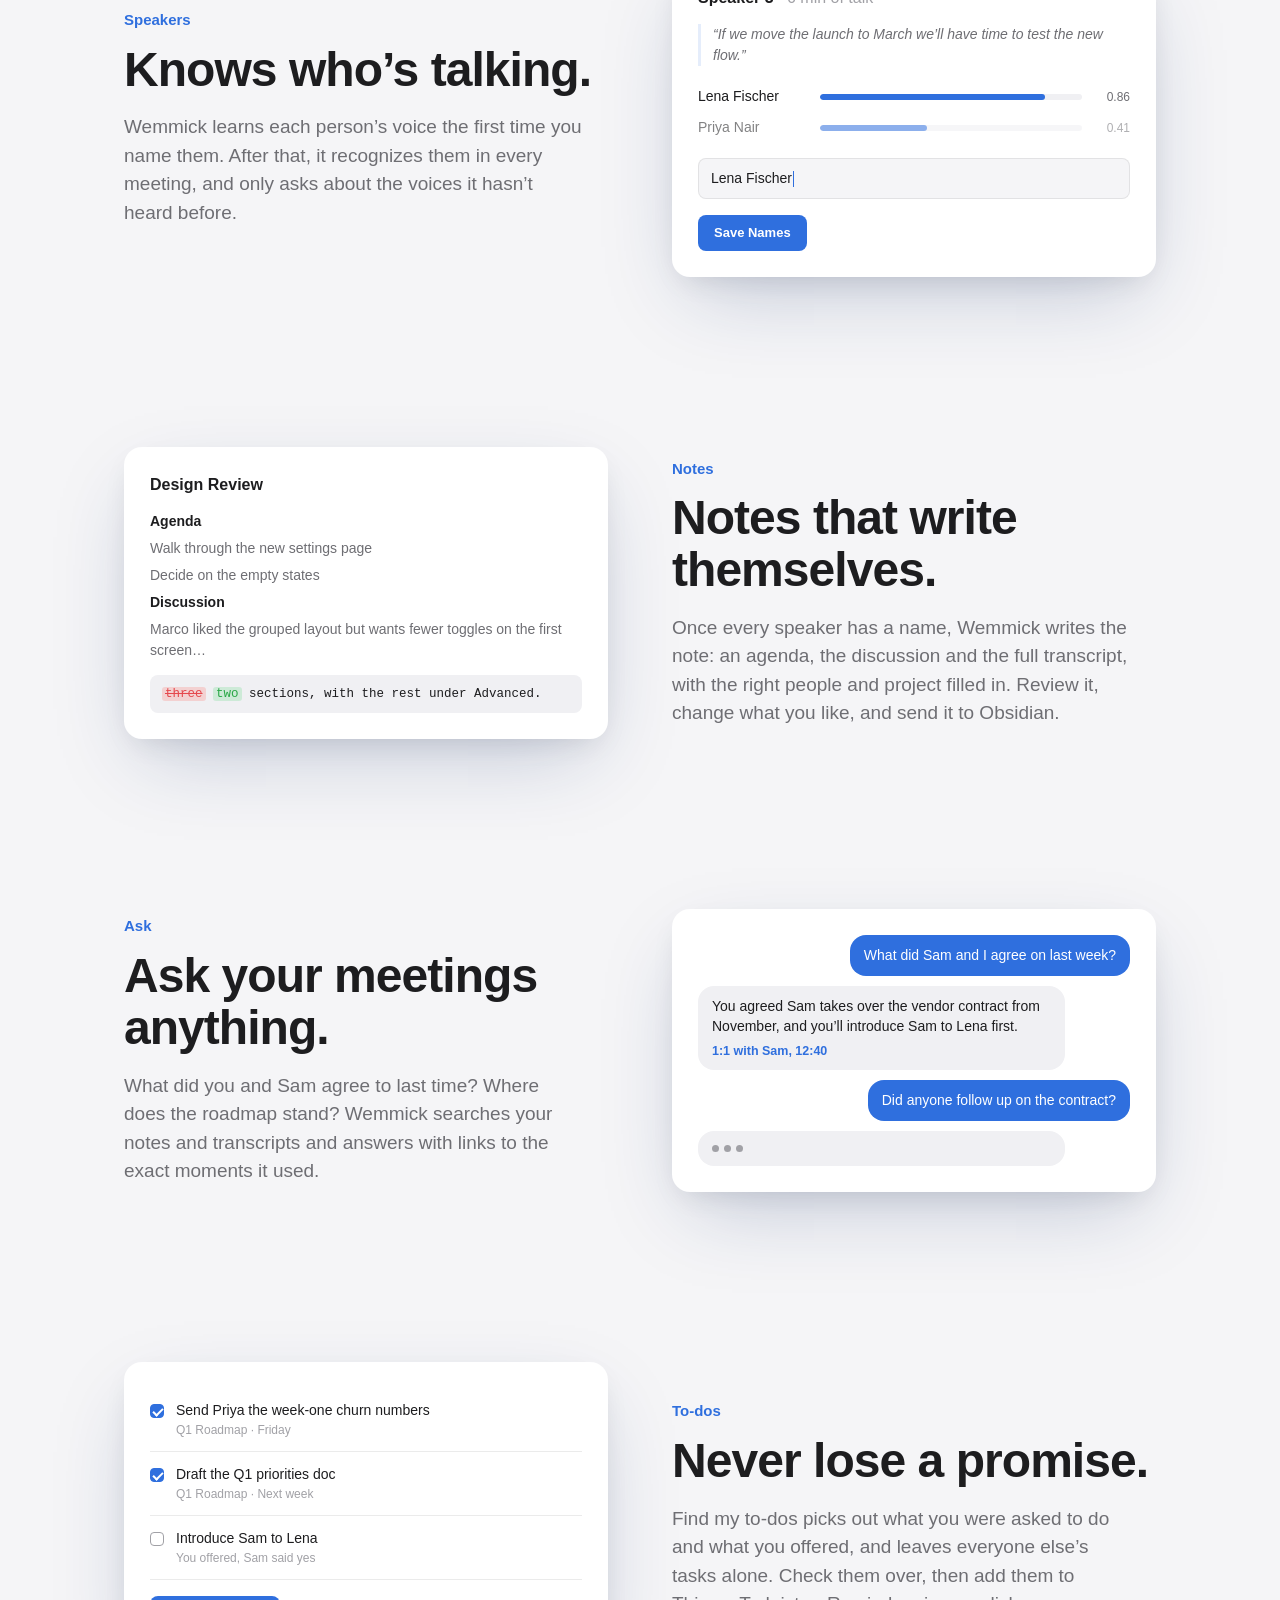
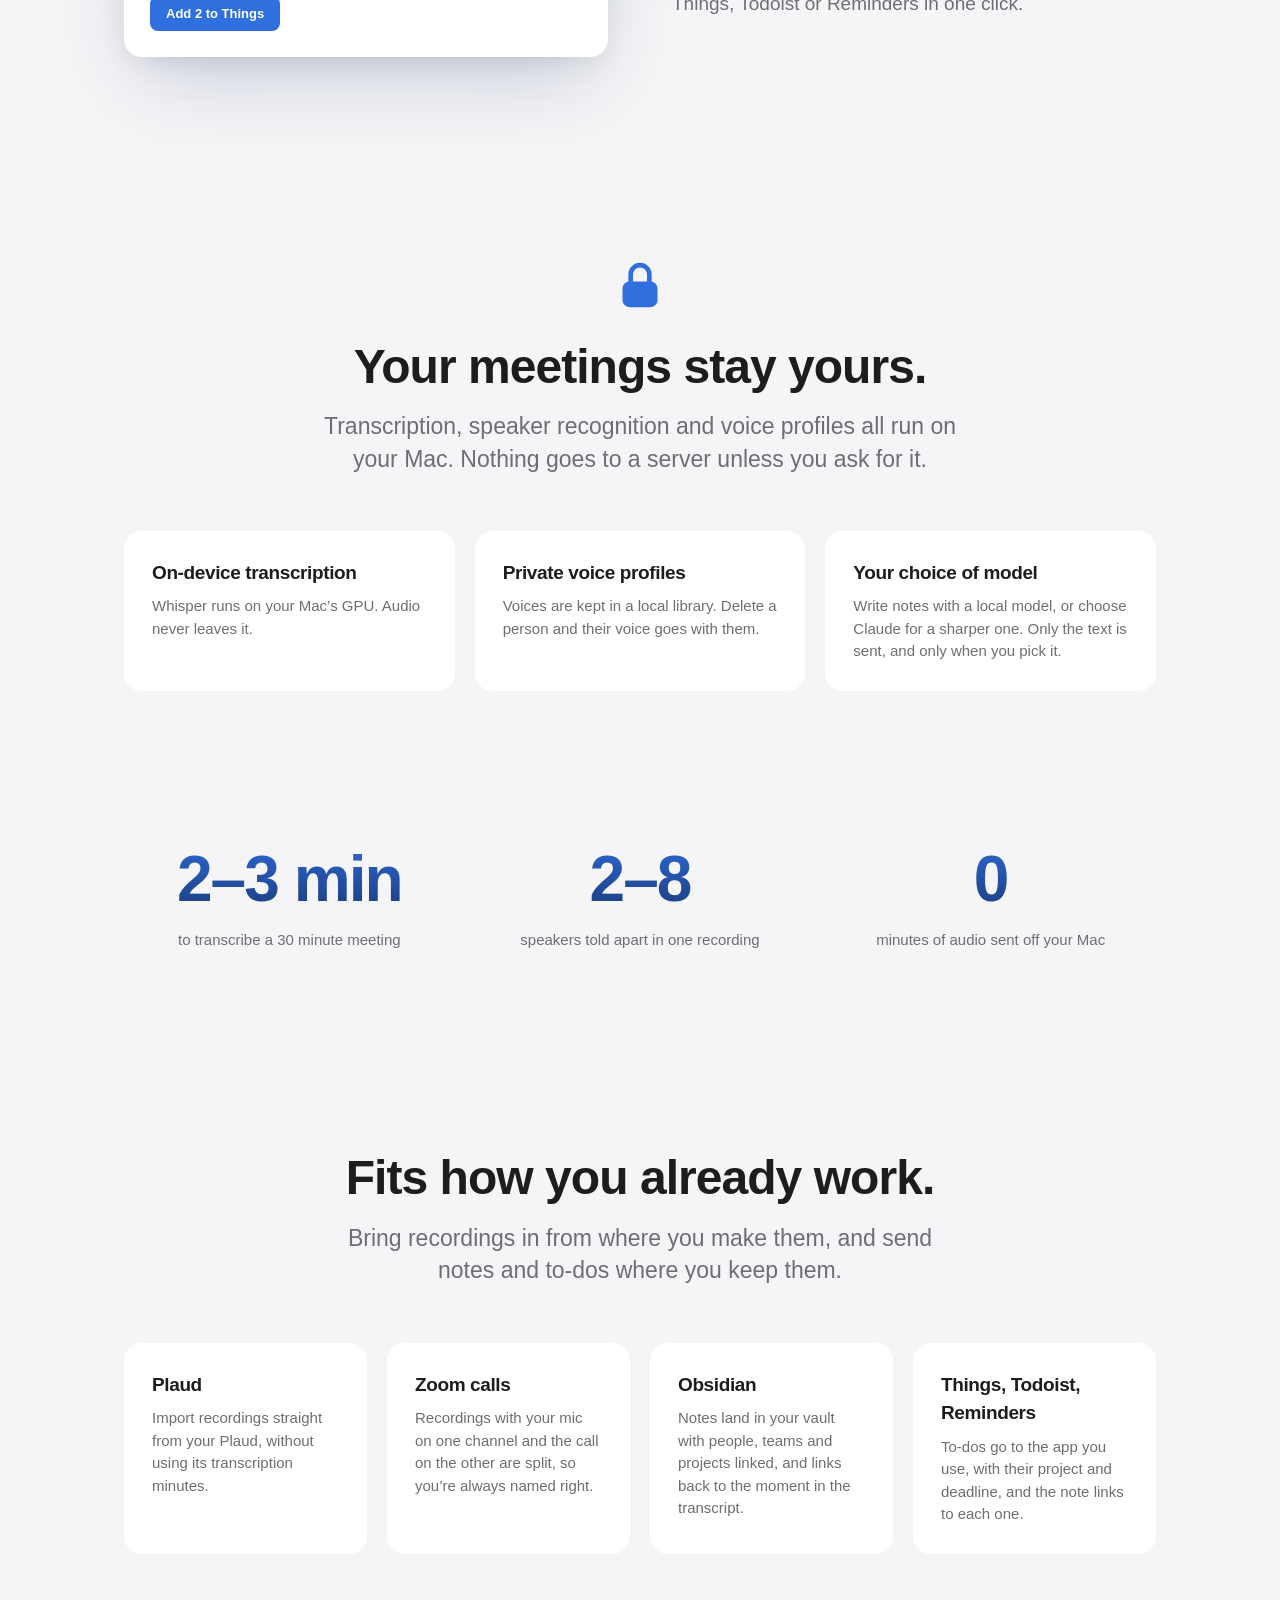
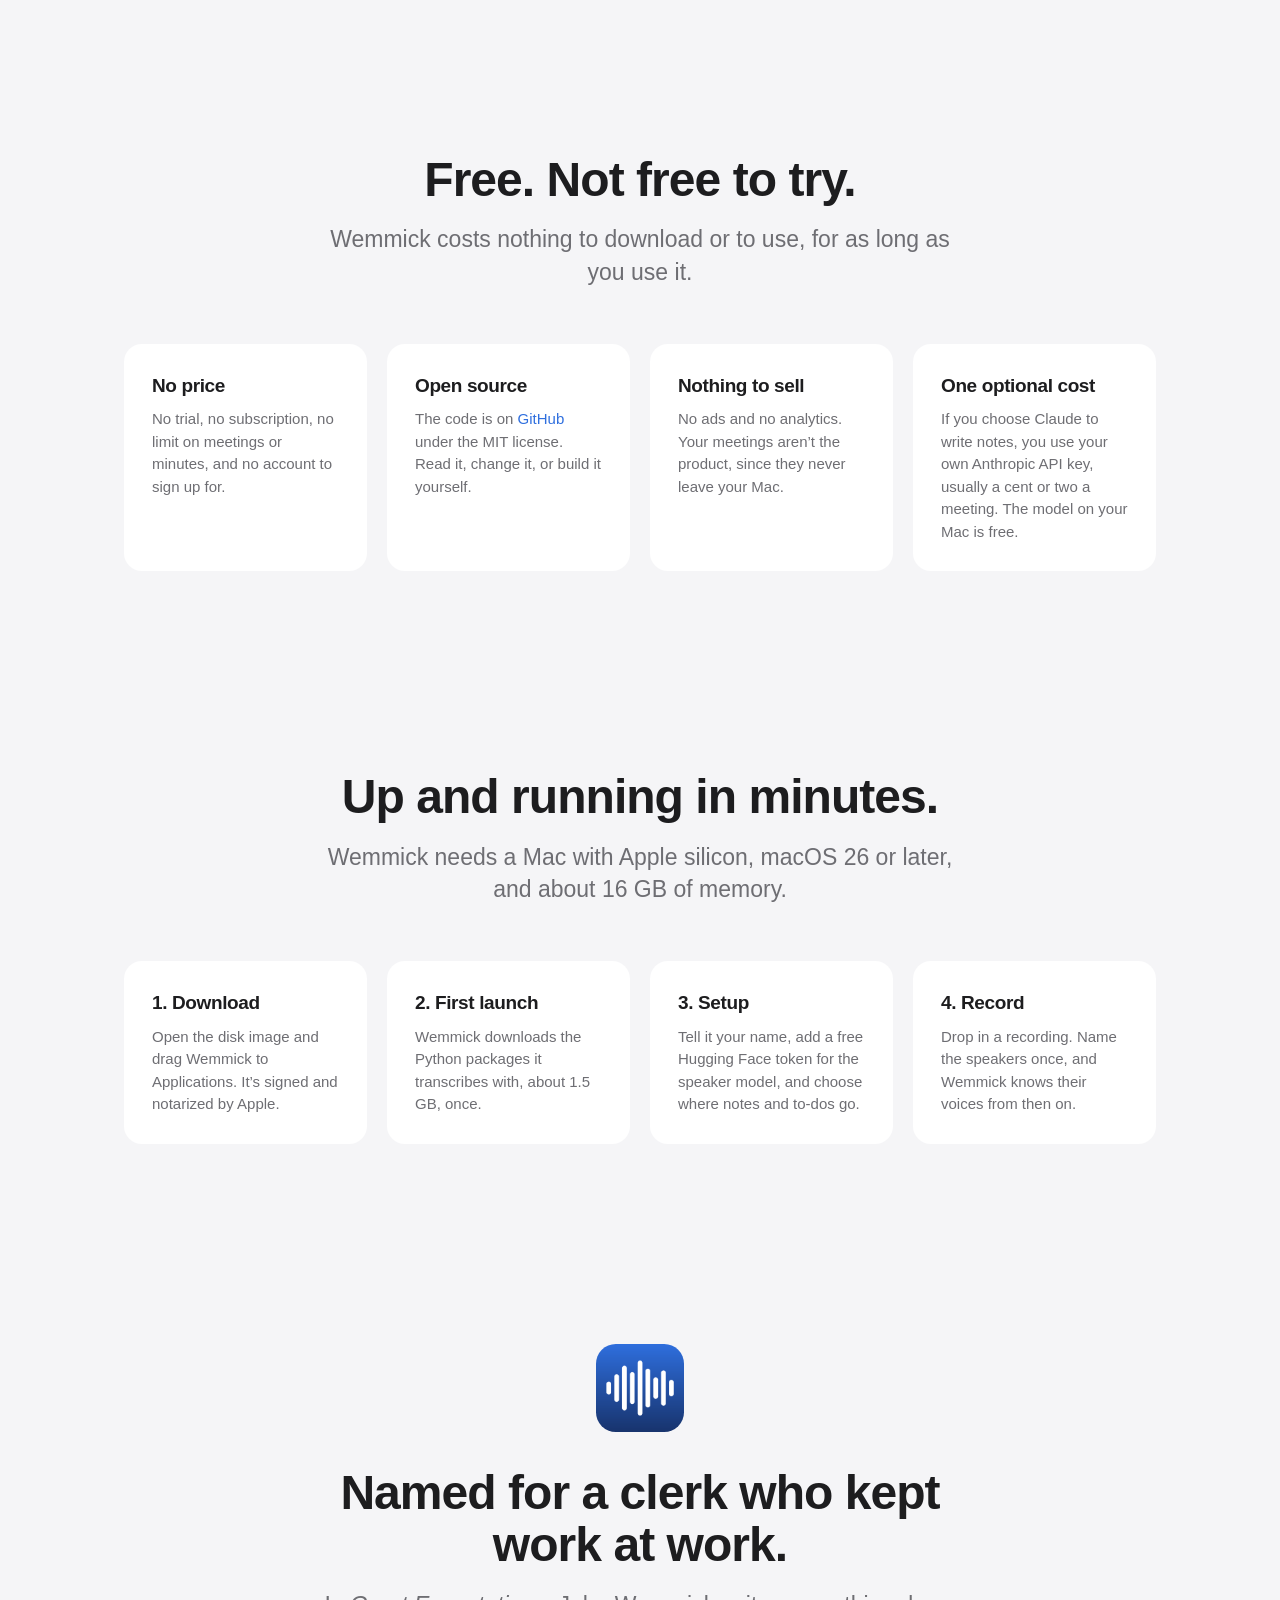
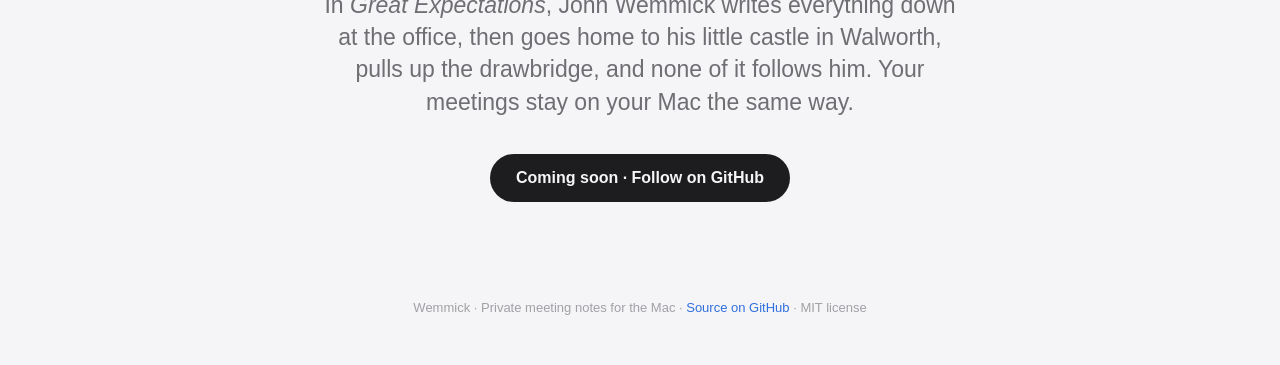
==== commit c729fee7: "Say on the site that Wemmick is free and open source, and what the one optional cost is" ====
--- a/docs/index.html
+++ b/docs/index.html
@@ -4,9 +4,9 @@
   <meta charset="utf-8">
   <meta name="viewport" content="width=device-width, initial-scale=1">
   <title>Wemmick – Meeting notes, written on your Mac</title>
-  <meta name="description" content="Wemmick transcribes your meetings, recognizes who is speaking and writes the note, all on your Mac. Audio and voice profiles never leave it.">
+  <meta name="description" content="Wemmick transcribes your meetings, recognizes who is speaking and writes the note, all on your Mac. Audio and voice profiles never leave it. Free and open source.">
   <meta property="og:title" content="Wemmick">
-  <meta property="og:description" content="Meeting notes, written on your Mac.">
+  <meta property="og:description" content="Free meeting notes, written on your Mac.">
   <meta property="og:image" content="https://wemmick.app/icon.png">
   <meta property="og:url" content="https://wemmick.app/">
   <meta name="theme-color" content="#f5f5f7" media="(prefers-color-scheme: light)">
@@ -23,6 +23,7 @@
     <a href="#features">Features</a>
     <a href="#privacy">Privacy</a>
     <a href="#workflow">Workflow</a>
+    <a href="#free">Free</a>
     <a href="#start">Download</a>
   </nav>
 </header>
@@ -35,9 +36,9 @@
     <h1>Every meeting,<br>written down.</h1>
     <p class="lede">Wemmick transcribes your recordings, recognizes who&rsquo;s speaking and writes the note. All on your Mac.</p>
     <div class="cta">
-      <!-- until the first release: then https://github.com/JonathanGarro/Local-Transcription/releases/latest/download/Wemmick.dmg, "Download for Mac" -->
-      <a class="pill" href="https://github.com/JonathanGarro/Local-Transcription">Coming soon · Follow on GitHub</a>
-      <span class="fine">Free · Apple silicon · macOS 26 or later</span>
+      <!-- until the first release: then https://github.com/JonathanGarro/wemmick/releases/latest/download/Wemmick.dmg, "Download for Mac" -->
+      <a class="pill" href="https://github.com/JonathanGarro/wemmick">Coming soon · Follow on GitHub</a>
+      <span class="fine">Free and open source · Apple silicon · macOS 26 or later</span>
     </div>
   </section>
 
@@ -208,6 +209,18 @@
   </section>
 
   <!-- getting started -->
+  <!-- free -->
+  <section id="free" class="workflow reveal">
+    <h2>Free. Not free to try.</h2>
+    <p class="lede">Wemmick costs nothing to download or to use, for as long as you use it.</p>
+    <div class="tiles">
+      <div class="tile"><h3>No price</h3><p>No trial, no subscription, no limit on meetings or minutes, and no account to sign up for.</p></div>
+      <div class="tile"><h3>Open source</h3><p>The code is on <a href="https://github.com/JonathanGarro/wemmick">GitHub</a> under the MIT license. Read it, change it, or build it yourself.</p></div>
+      <div class="tile"><h3>Nothing to sell</h3><p>No ads and no analytics. Your meetings aren&rsquo;t the product, since they never leave your Mac.</p></div>
+      <div class="tile"><h3>One optional cost</h3><p>If you choose Claude to write notes, you use your own Anthropic API key, usually a cent or two a meeting. The model on your Mac is free.</p></div>
+    </div>
+  </section>
+
   <section id="start" class="workflow reveal">
     <h2>Up and running in minutes.</h2>
     <p class="lede">Wemmick needs a Mac with Apple silicon, macOS 26 or later, and about 16 GB of memory.</p>
@@ -223,14 +236,14 @@
     <img src="icon.png" alt="" width="88" height="88">
     <h2>Named for a clerk who kept work at work.</h2>
     <p class="lede">In <em>Great Expectations</em>, John Wemmick writes everything down at the office, then goes home to his little castle in Walworth, pulls up the drawbridge, and none of it follows him. Your meetings stay on your Mac the same way.</p>
-    <!-- until the first release: then https://github.com/JonathanGarro/Local-Transcription/releases/latest/download/Wemmick.dmg, "Download for Mac" -->
-      <a class="pill" href="https://github.com/JonathanGarro/Local-Transcription">Coming soon · Follow on GitHub</a>
+    <!-- until the first release: then https://github.com/JonathanGarro/wemmick/releases/latest/download/Wemmick.dmg, "Download for Mac" -->
+      <a class="pill" href="https://github.com/JonathanGarro/wemmick">Coming soon · Follow on GitHub</a>
   </section>
 
 </main>
 
 <footer>
-  <p>Wemmick · Private meeting notes for the Mac · <a href="https://github.com/JonathanGarro/Local-Transcription">Source on GitHub</a> · MIT license</p>
+  <p>Wemmick · Private meeting notes for the Mac · <a href="https://github.com/JonathanGarro/wemmick">Source on GitHub</a> · MIT license</p>
 </footer>
 
 <script>
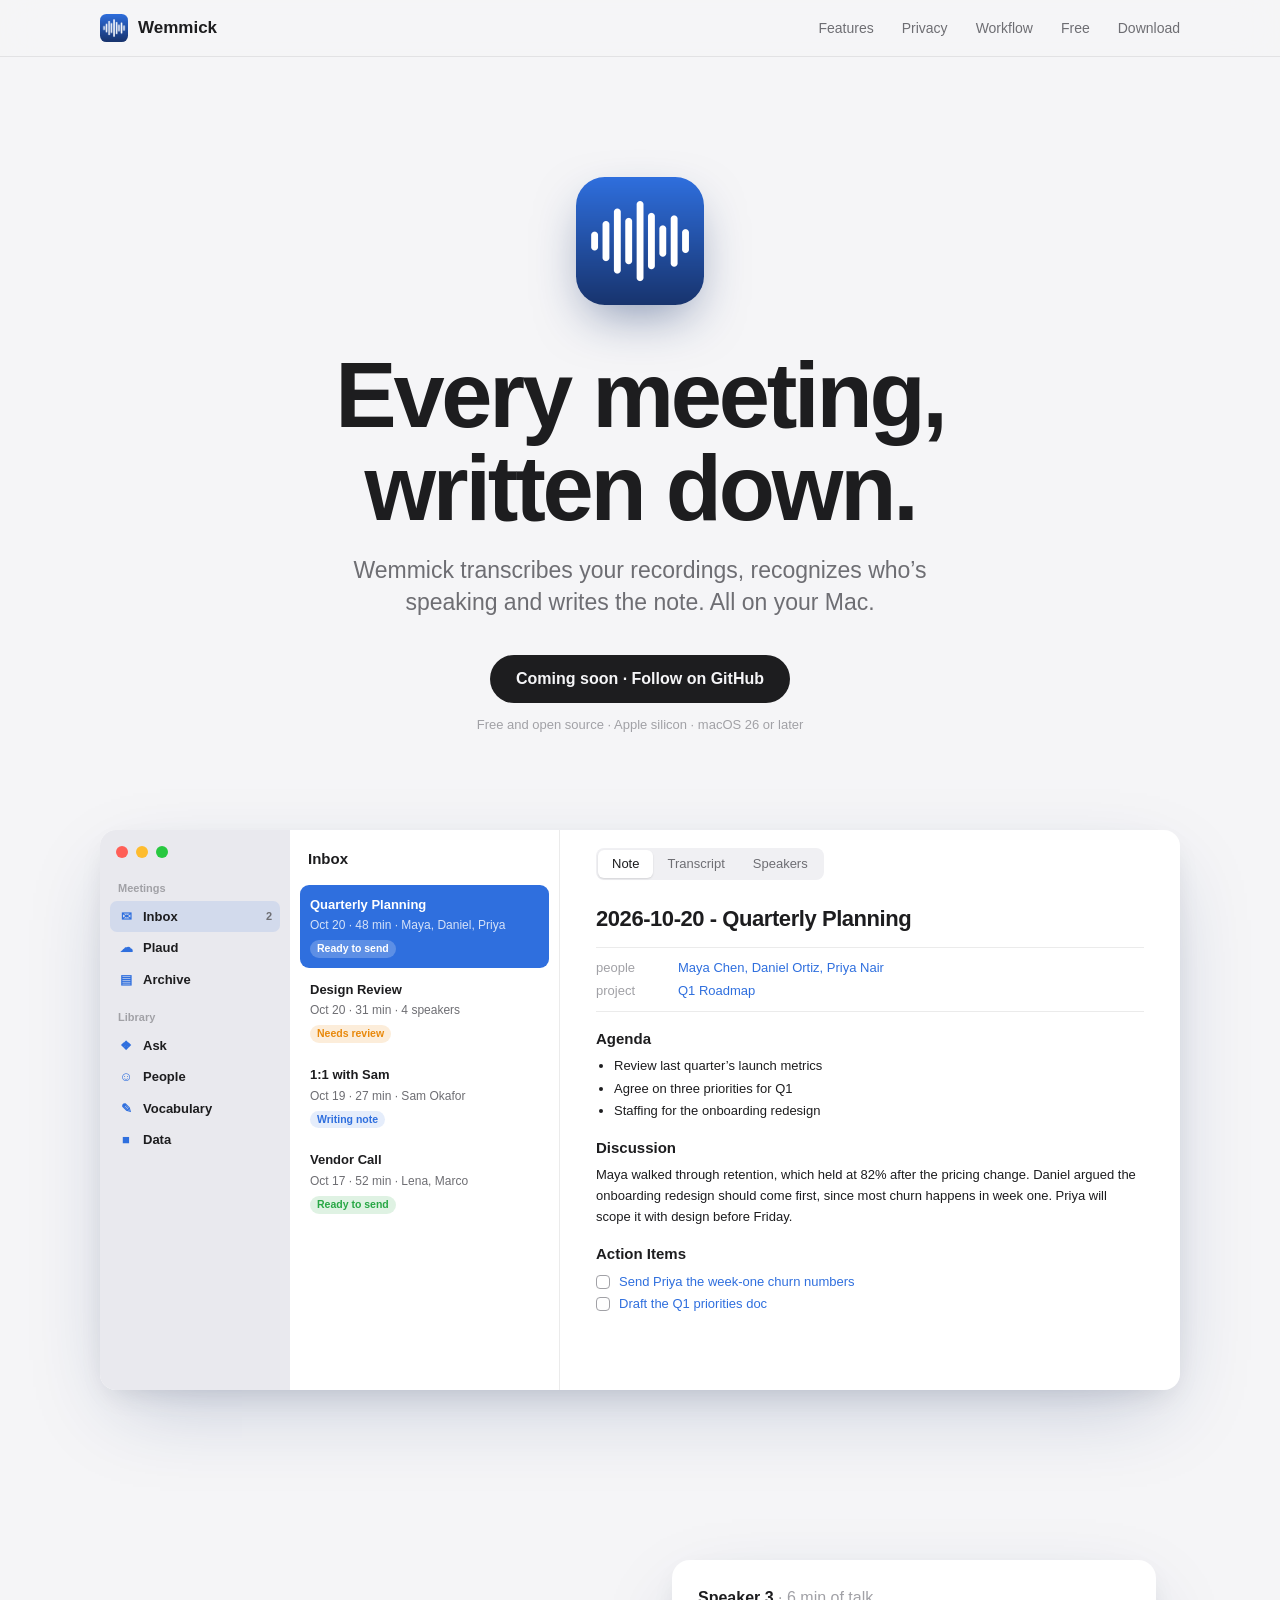
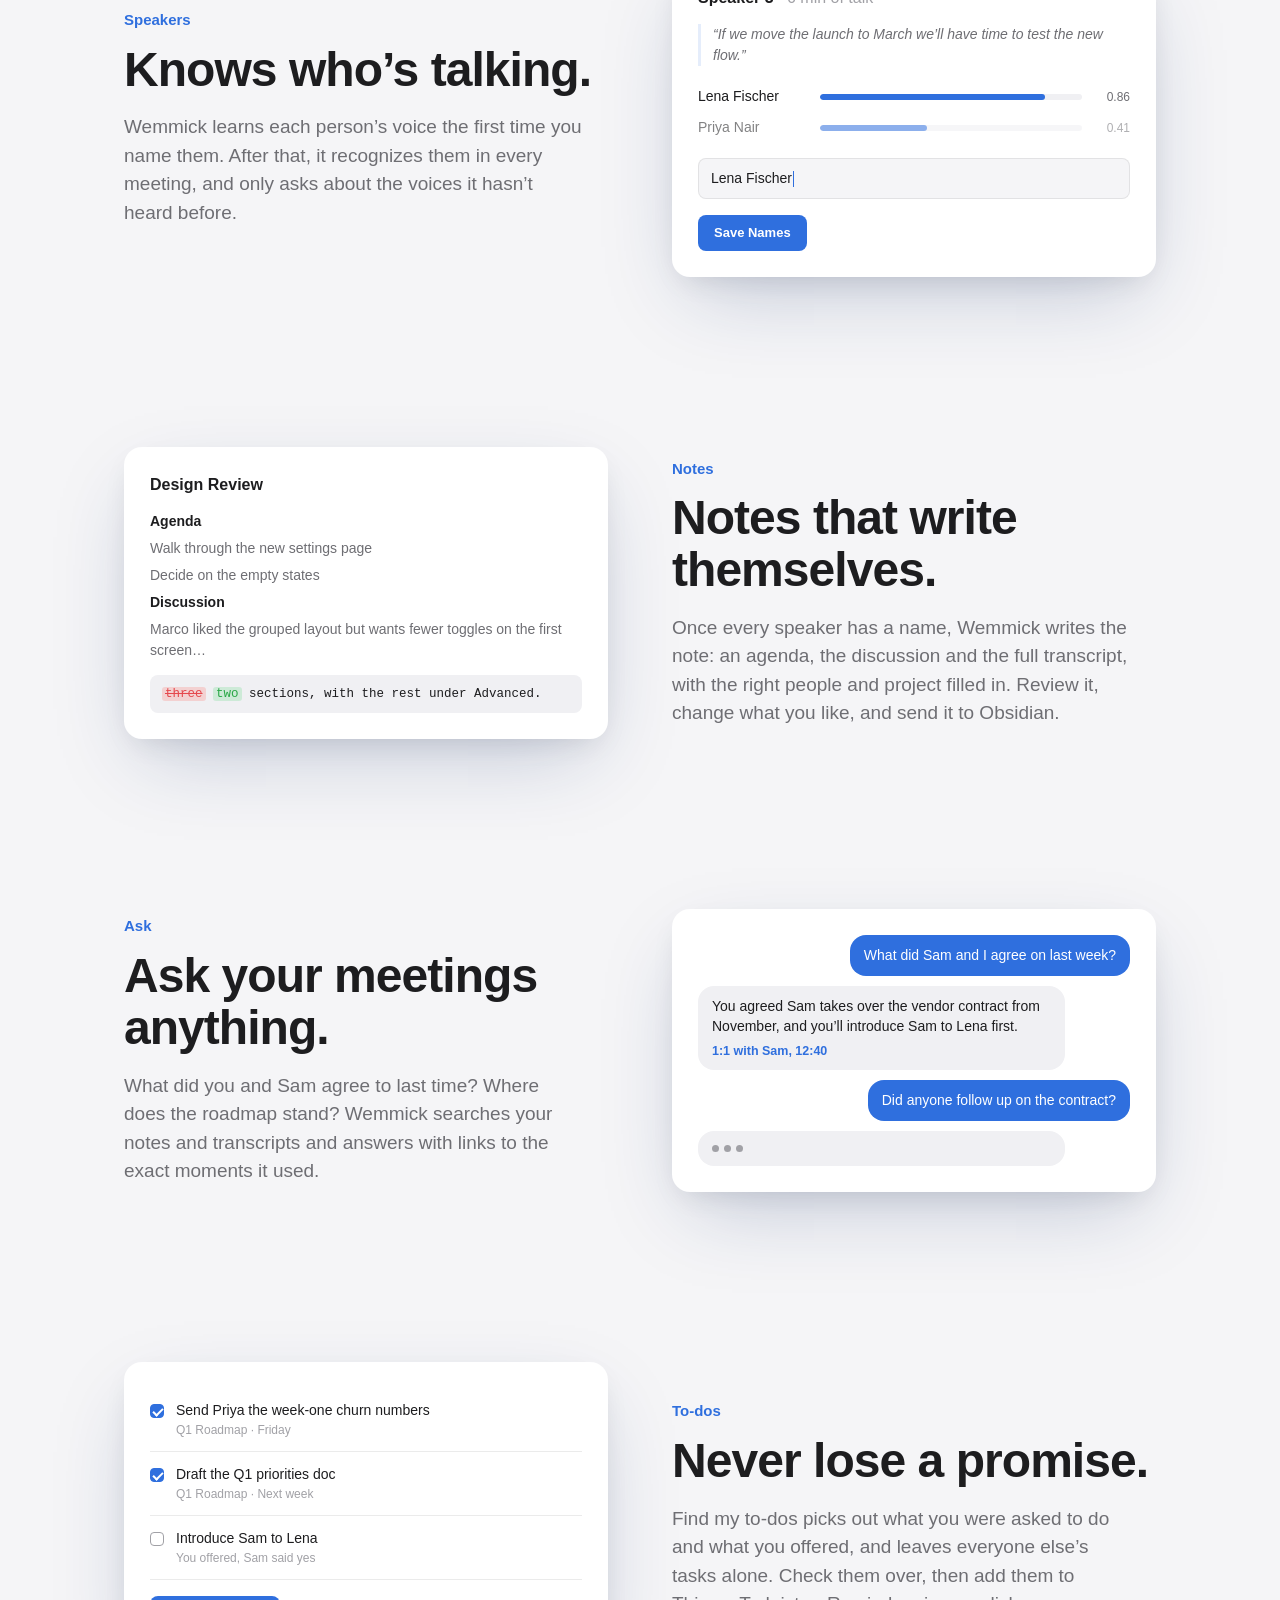
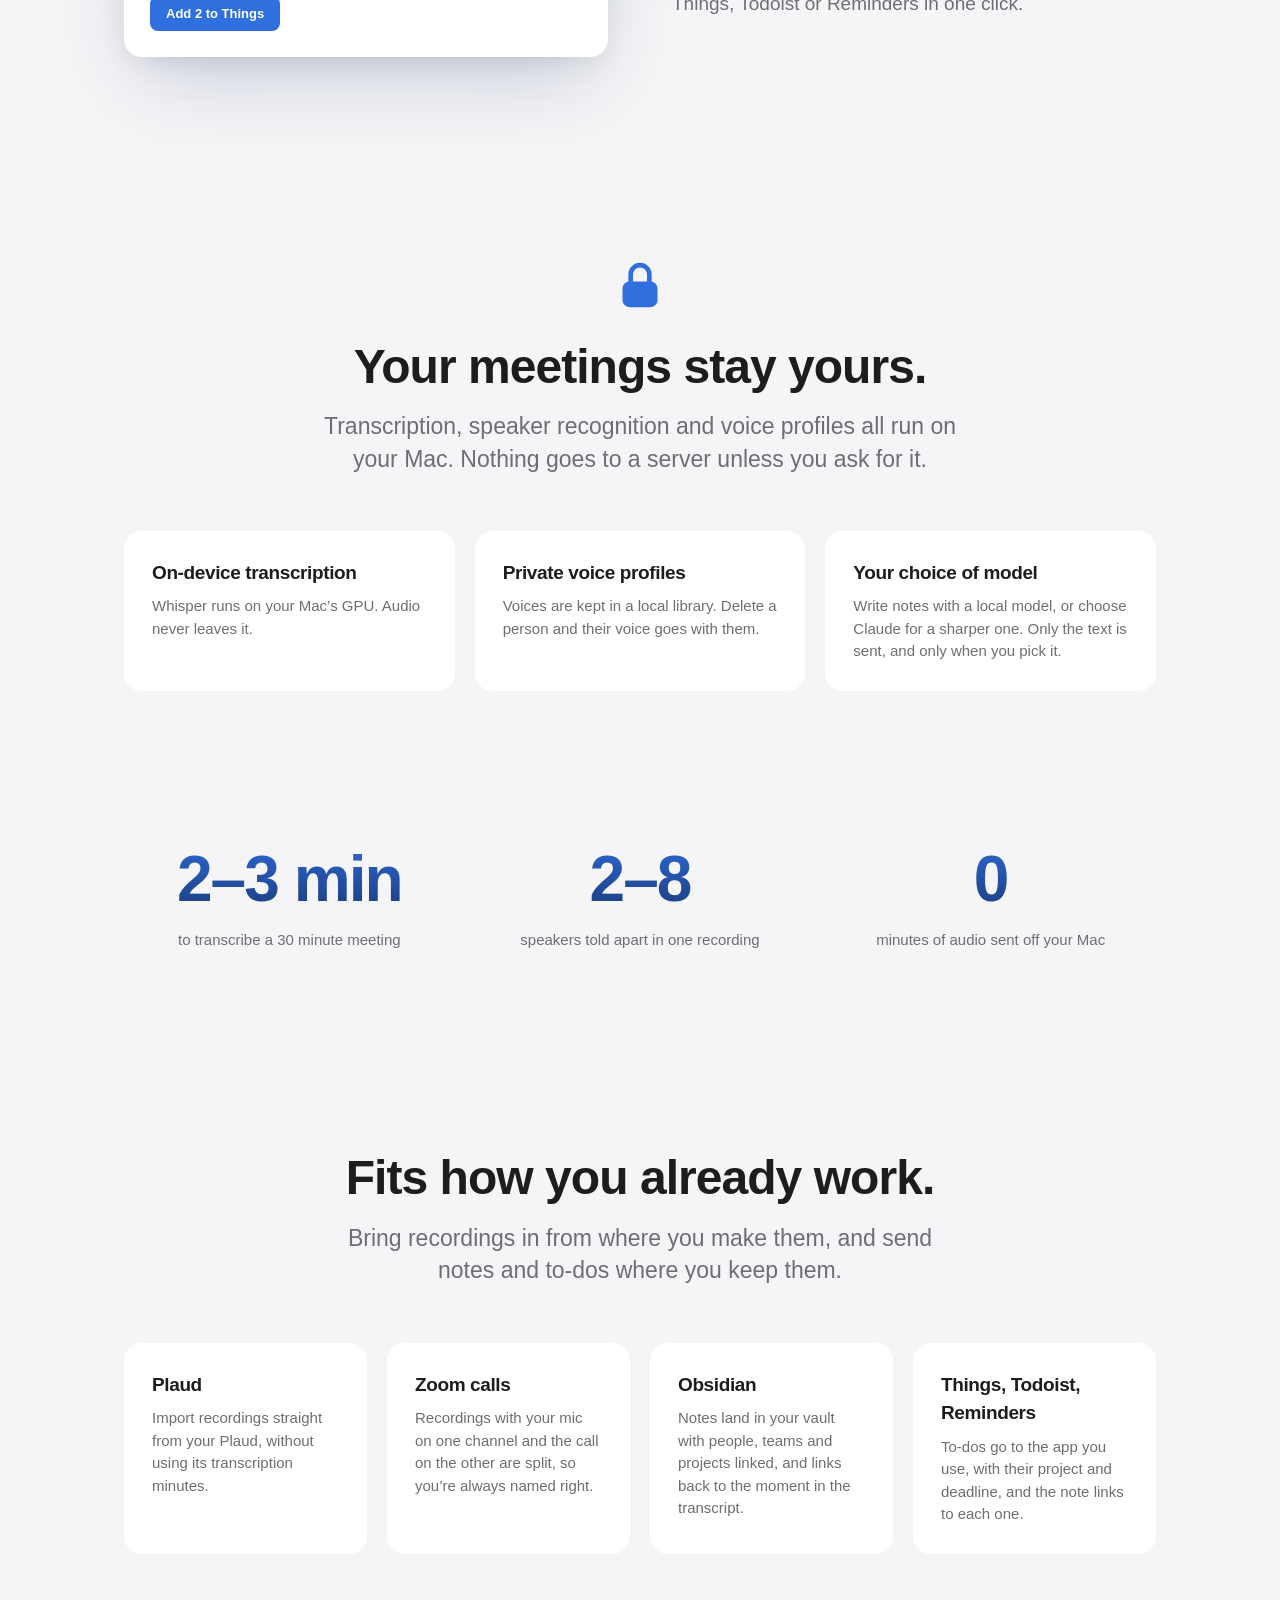
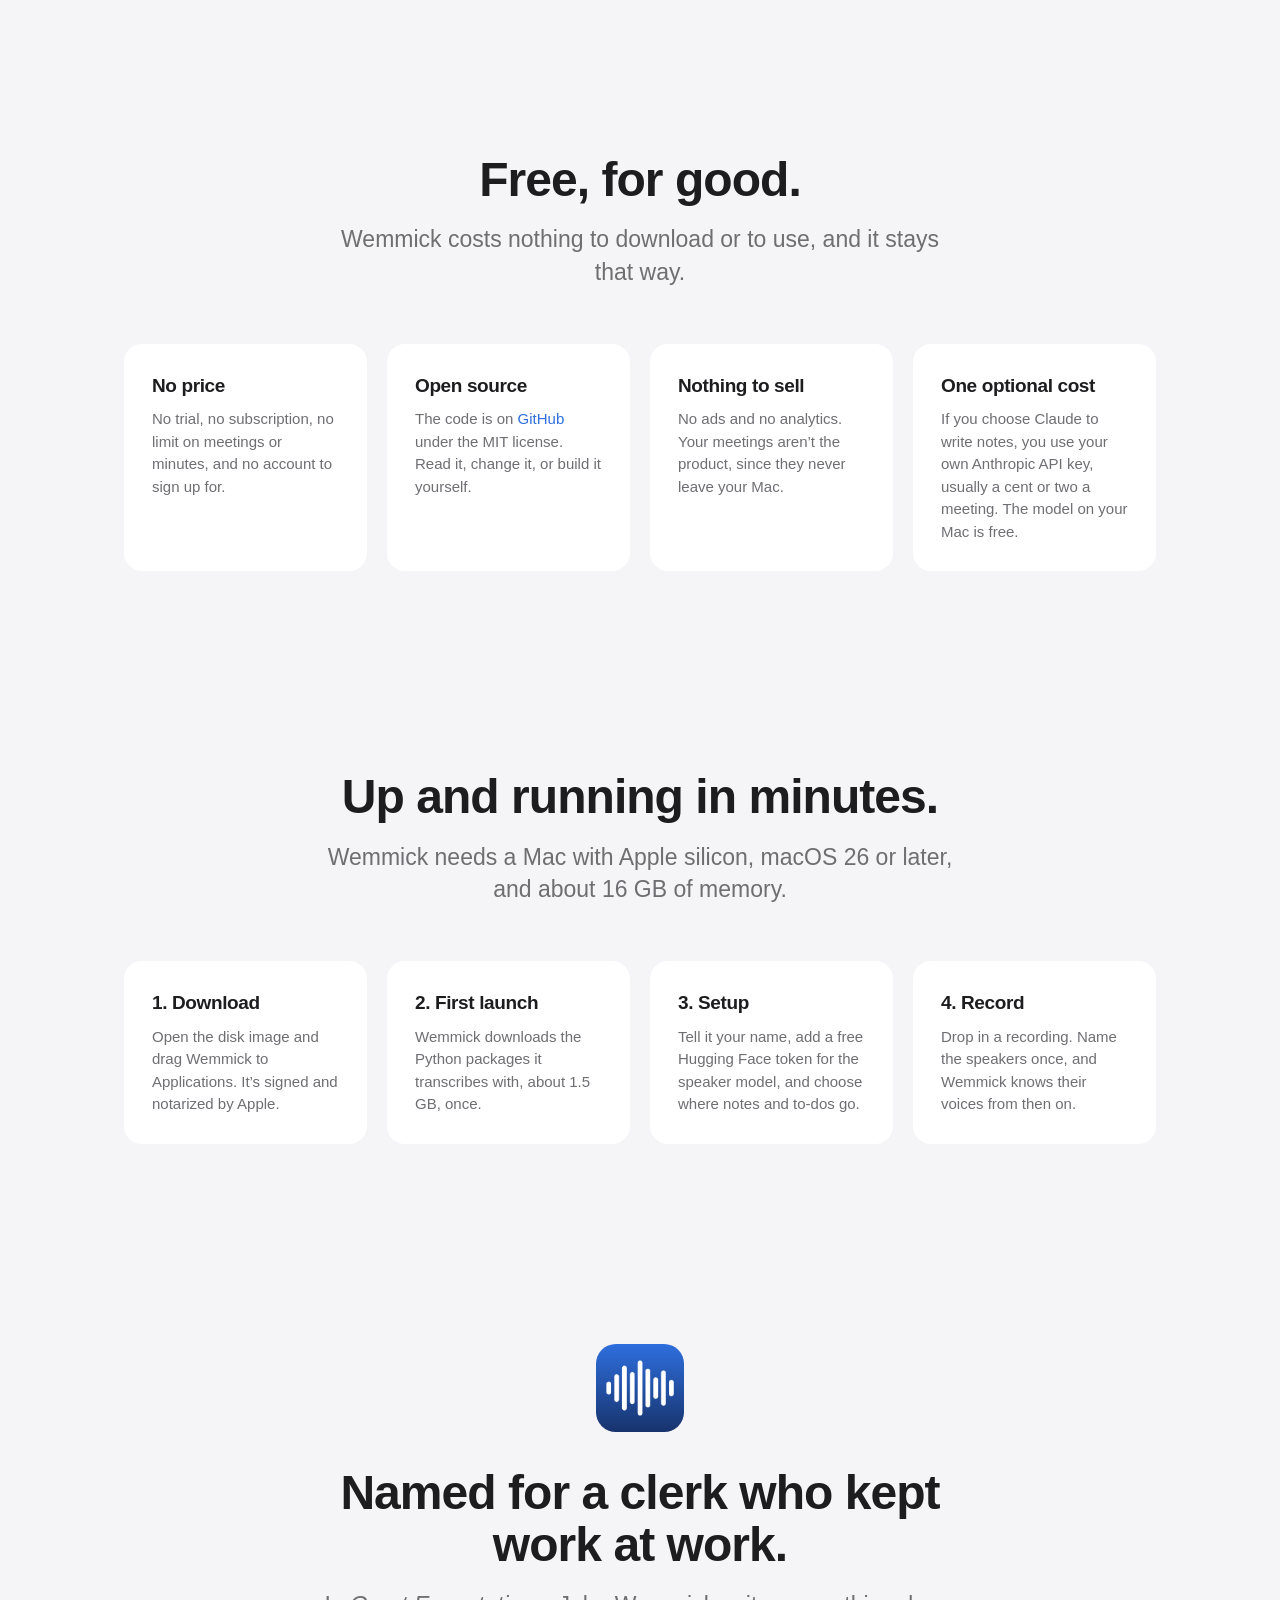
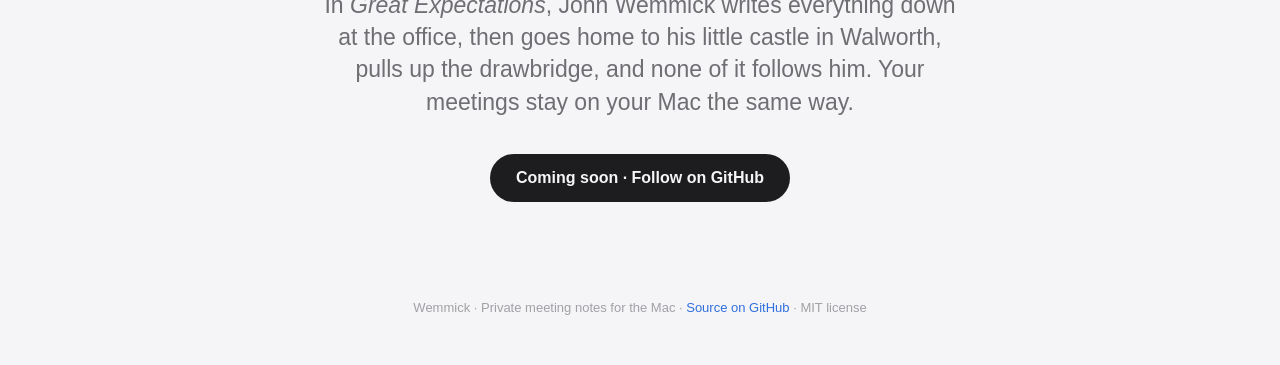
==== commit 1b82dd9c: "Retitle the site's free section" ====
--- a/docs/index.html
+++ b/docs/index.html
@@ -211,8 +211,8 @@
   <!-- getting started -->
   <!-- free -->
   <section id="free" class="workflow reveal">
-    <h2>Free. Not free to try.</h2>
-    <p class="lede">Wemmick costs nothing to download or to use, for as long as you use it.</p>
+    <h2>Free, for good.</h2>
+    <p class="lede">Wemmick costs nothing to download or to use, and it stays that way.</p>
     <div class="tiles">
       <div class="tile"><h3>No price</h3><p>No trial, no subscription, no limit on meetings or minutes, and no account to sign up for.</p></div>
       <div class="tile"><h3>Open source</h3><p>The code is on <a href="https://github.com/JonathanGarro/wemmick">GitHub</a> under the MIT license. Read it, change it, or build it yourself.</p></div>
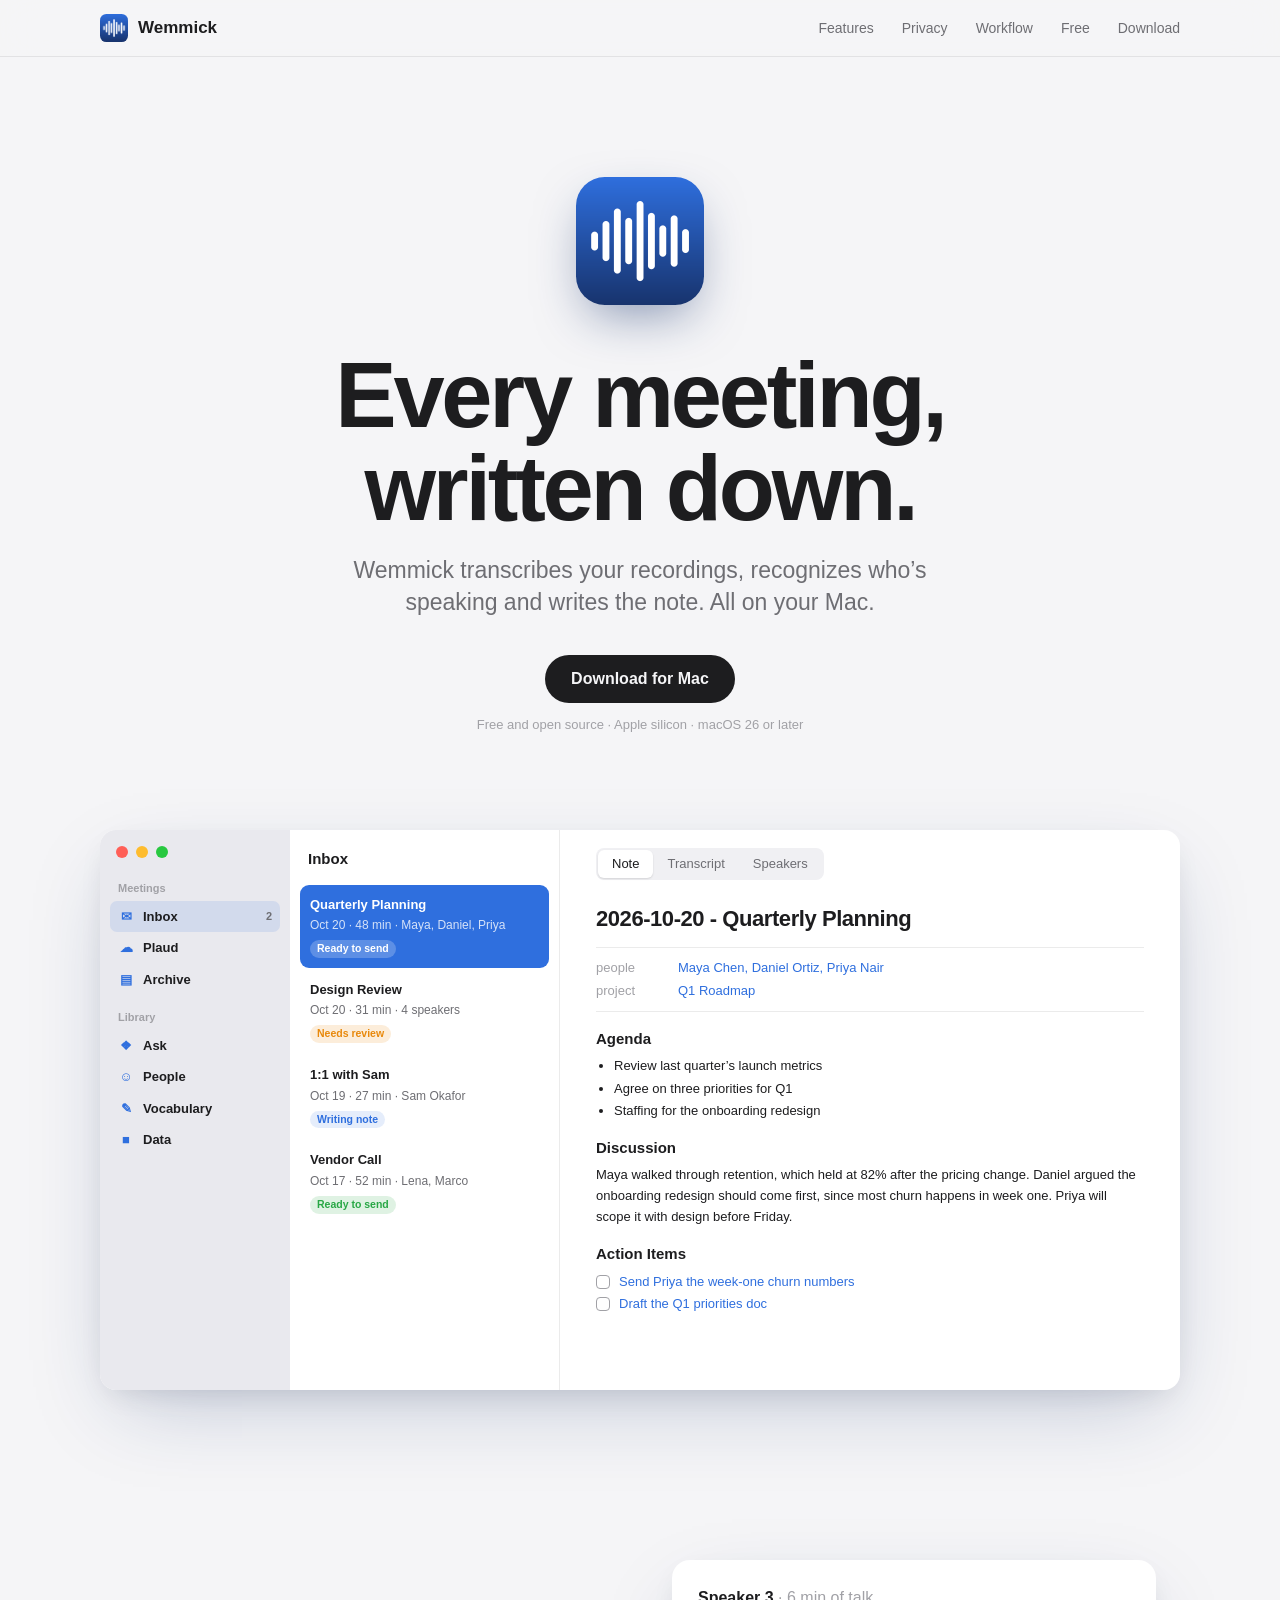
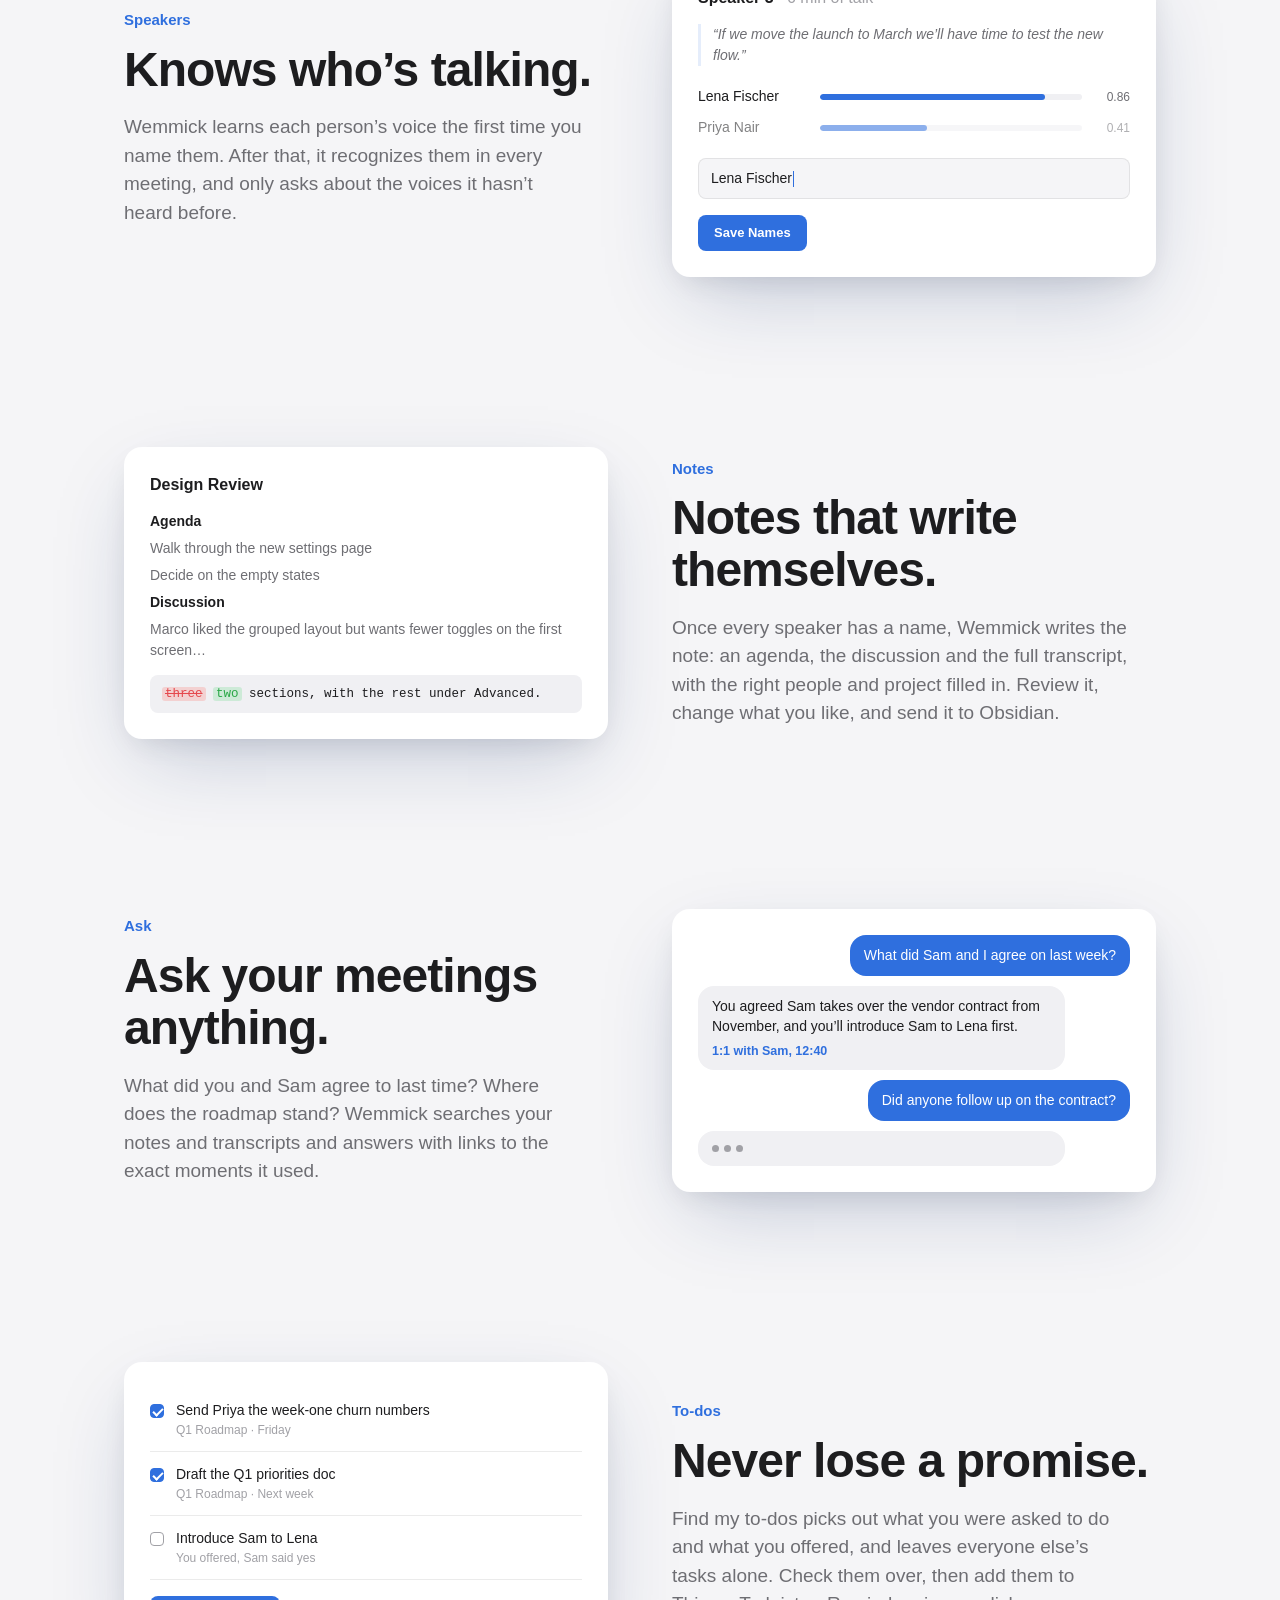
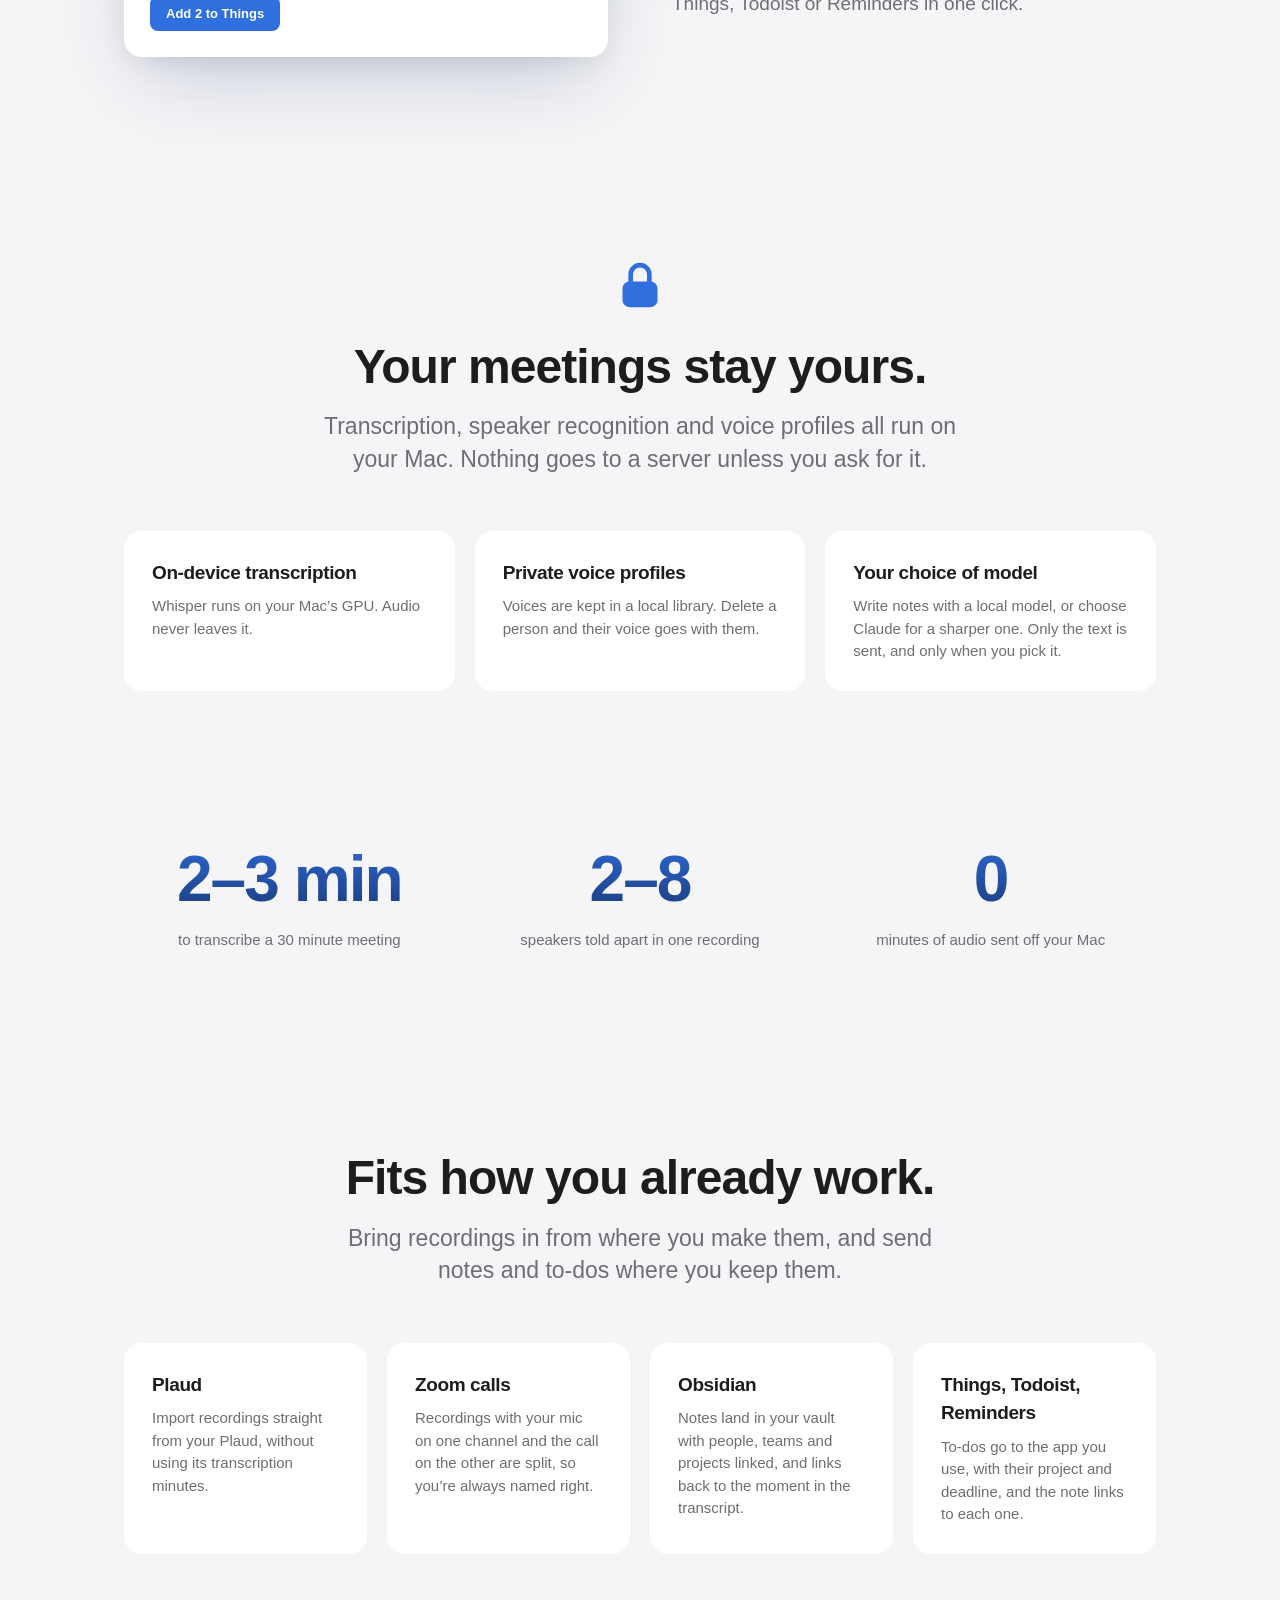
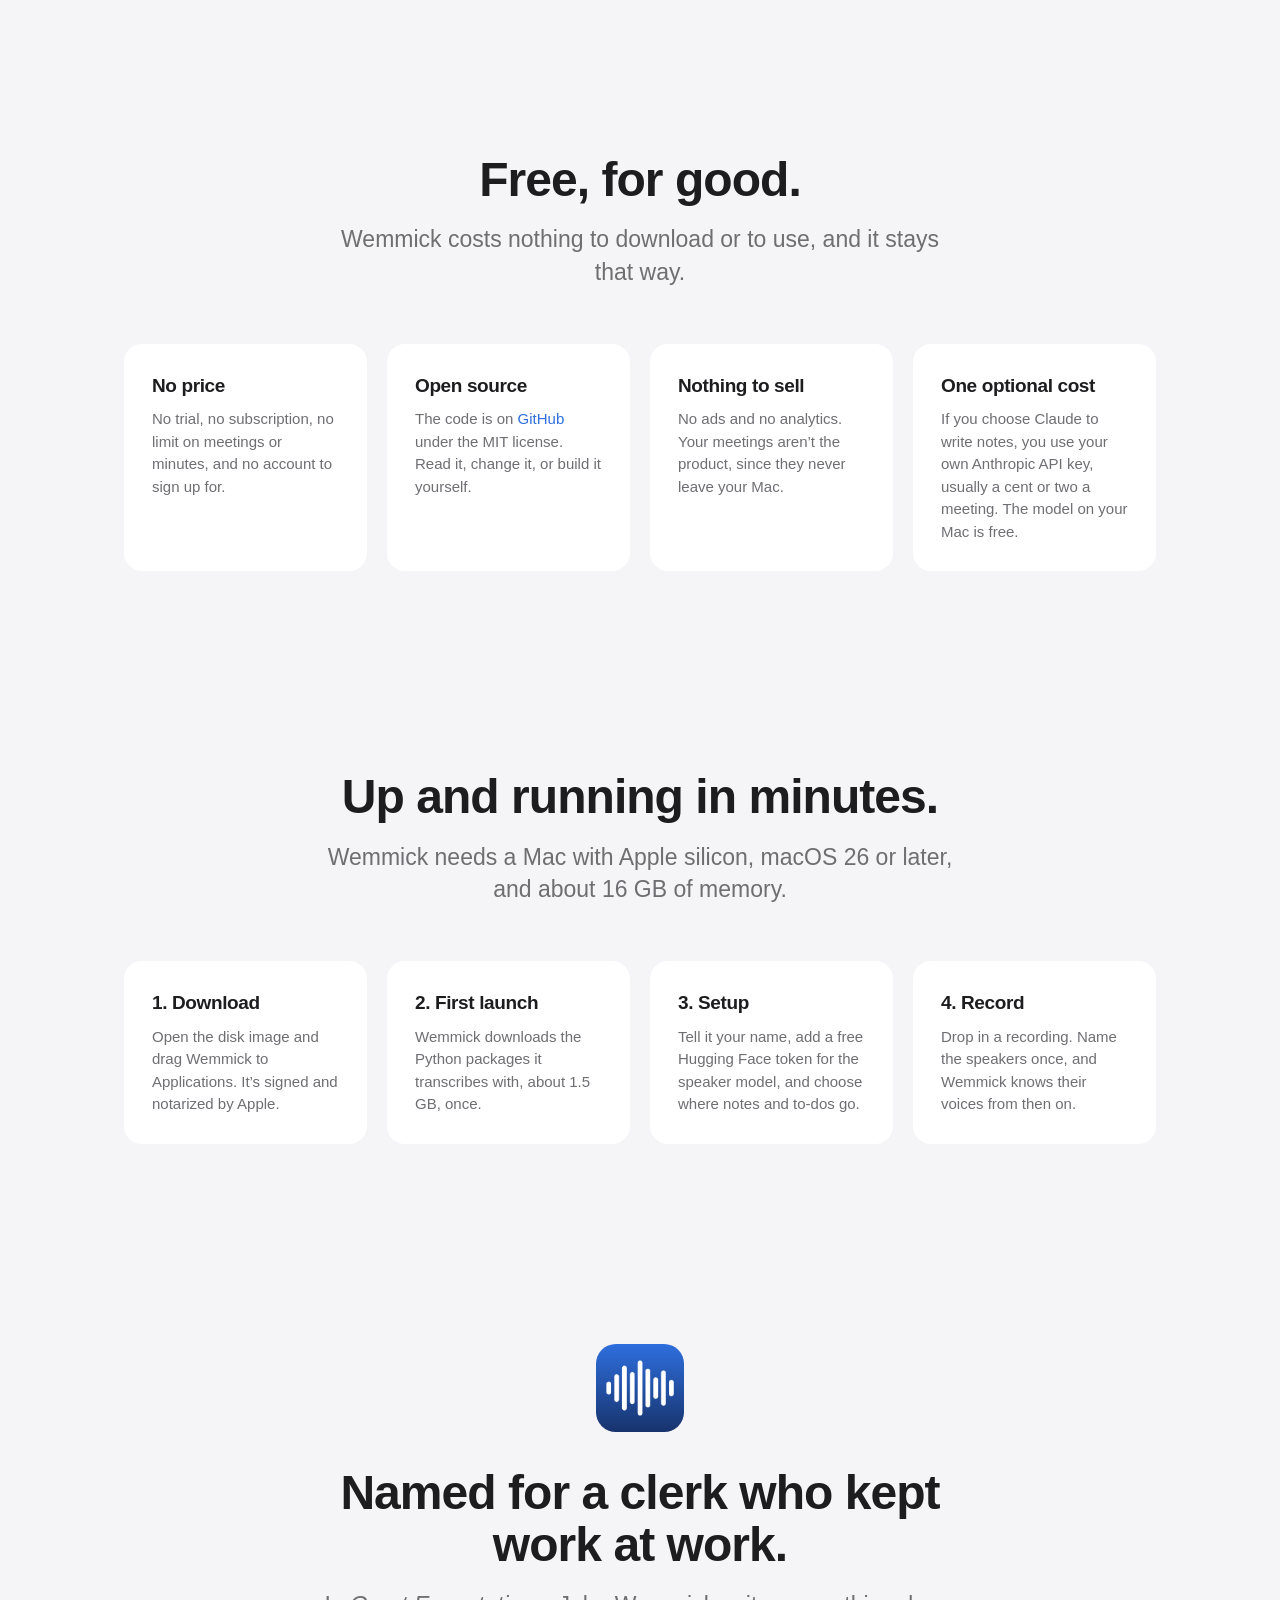
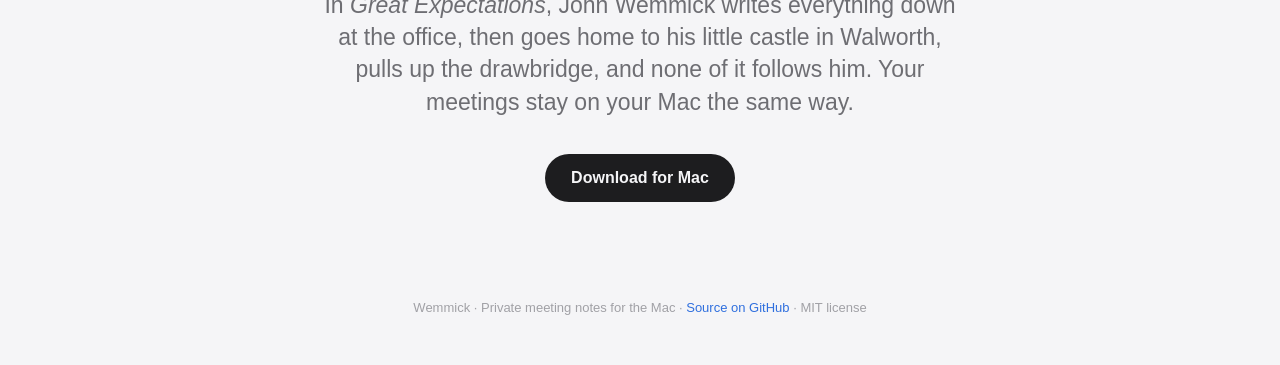
==== commit 2ec0b9e7: "Point the site's buttons at the release download, now that there is one" ====
--- a/docs/index.html
+++ b/docs/index.html
@@ -36,8 +36,7 @@
     <h1>Every meeting,<br>written down.</h1>
     <p class="lede">Wemmick transcribes your recordings, recognizes who&rsquo;s speaking and writes the note. All on your Mac.</p>
     <div class="cta">
-      <!-- until the first release: then https://github.com/JonathanGarro/wemmick/releases/latest/download/Wemmick.dmg, "Download for Mac" -->
-      <a class="pill" href="https://github.com/JonathanGarro/wemmick">Coming soon · Follow on GitHub</a>
+      <a class="pill" href="https://github.com/JonathanGarro/wemmick/releases/latest/download/Wemmick.dmg">Download for Mac</a>
       <span class="fine">Free and open source · Apple silicon · macOS 26 or later</span>
     </div>
   </section>
@@ -236,8 +235,7 @@
     <img src="icon.png" alt="" width="88" height="88">
     <h2>Named for a clerk who kept work at work.</h2>
     <p class="lede">In <em>Great Expectations</em>, John Wemmick writes everything down at the office, then goes home to his little castle in Walworth, pulls up the drawbridge, and none of it follows him. Your meetings stay on your Mac the same way.</p>
-    <!-- until the first release: then https://github.com/JonathanGarro/wemmick/releases/latest/download/Wemmick.dmg, "Download for Mac" -->
-      <a class="pill" href="https://github.com/JonathanGarro/wemmick">Coming soon · Follow on GitHub</a>
+      <a class="pill" href="https://github.com/JonathanGarro/wemmick/releases/latest/download/Wemmick.dmg">Download for Mac</a>
   </section>
 
 </main>
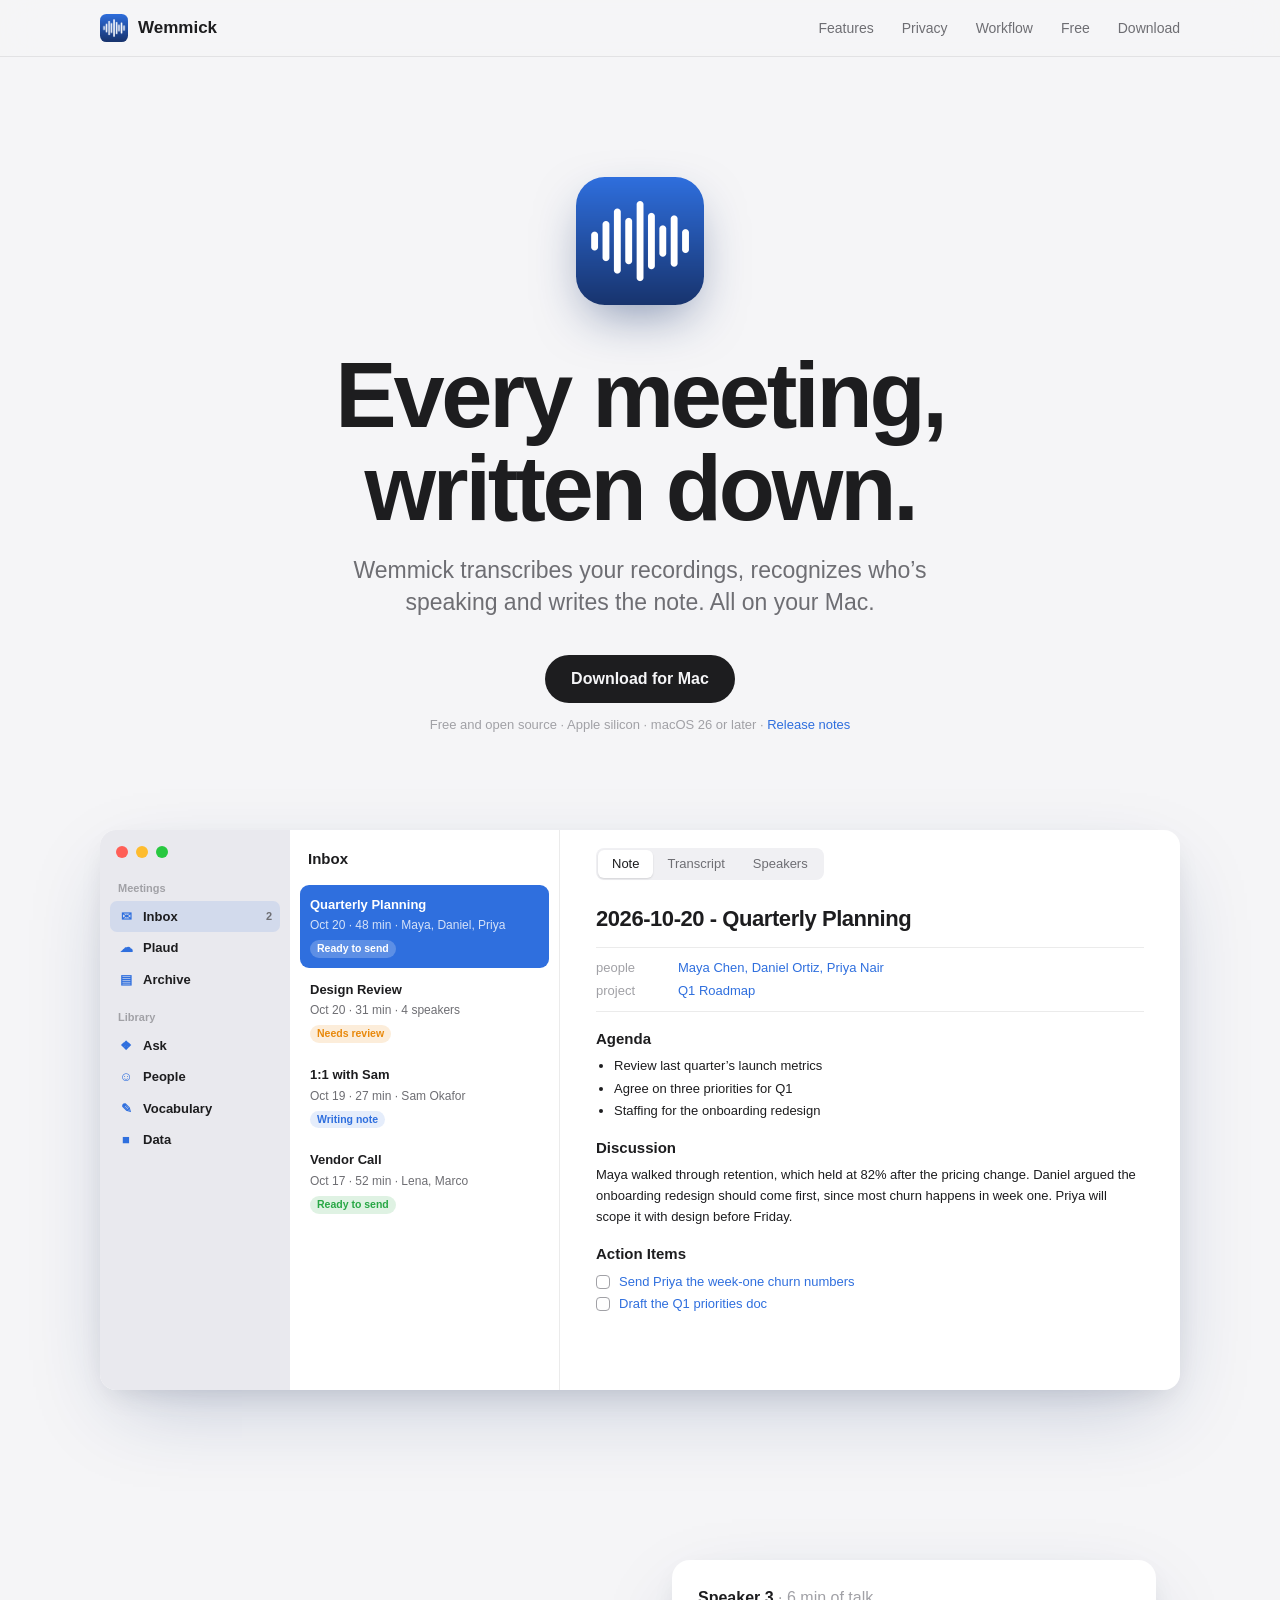
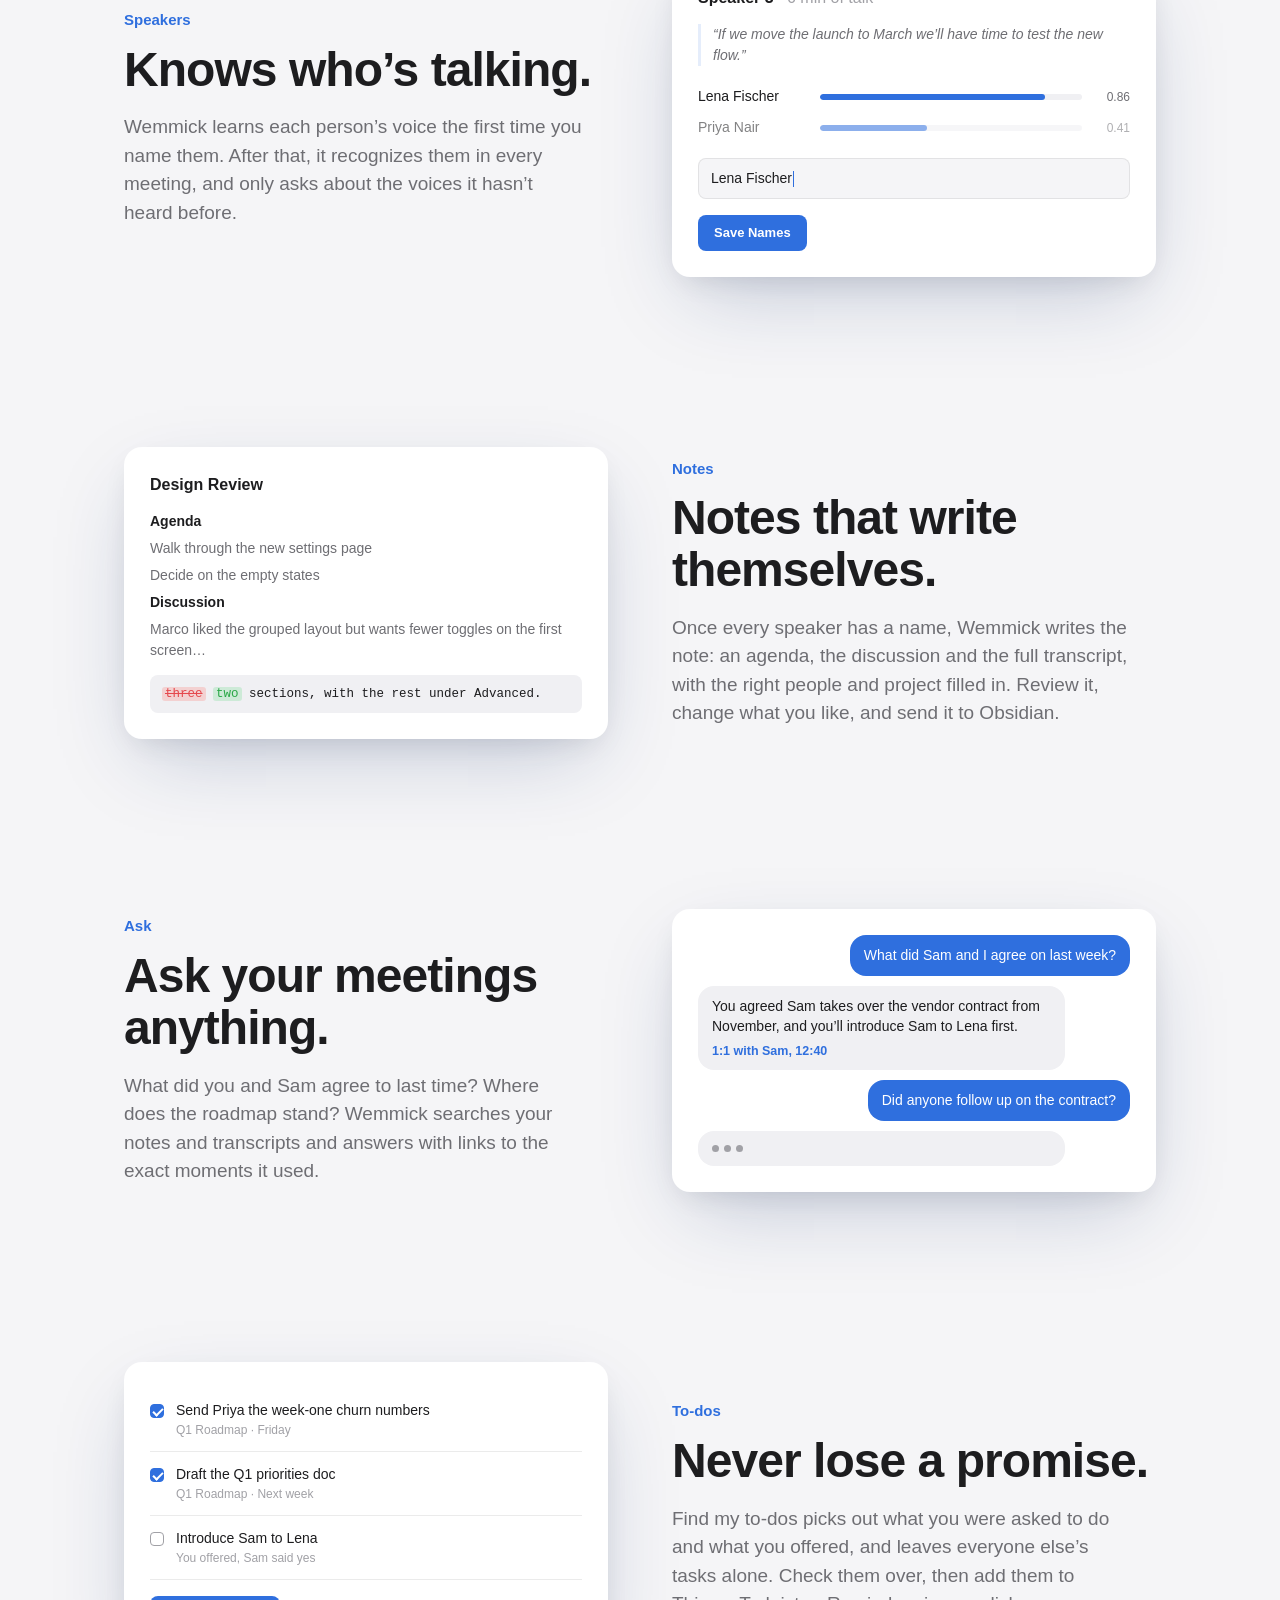
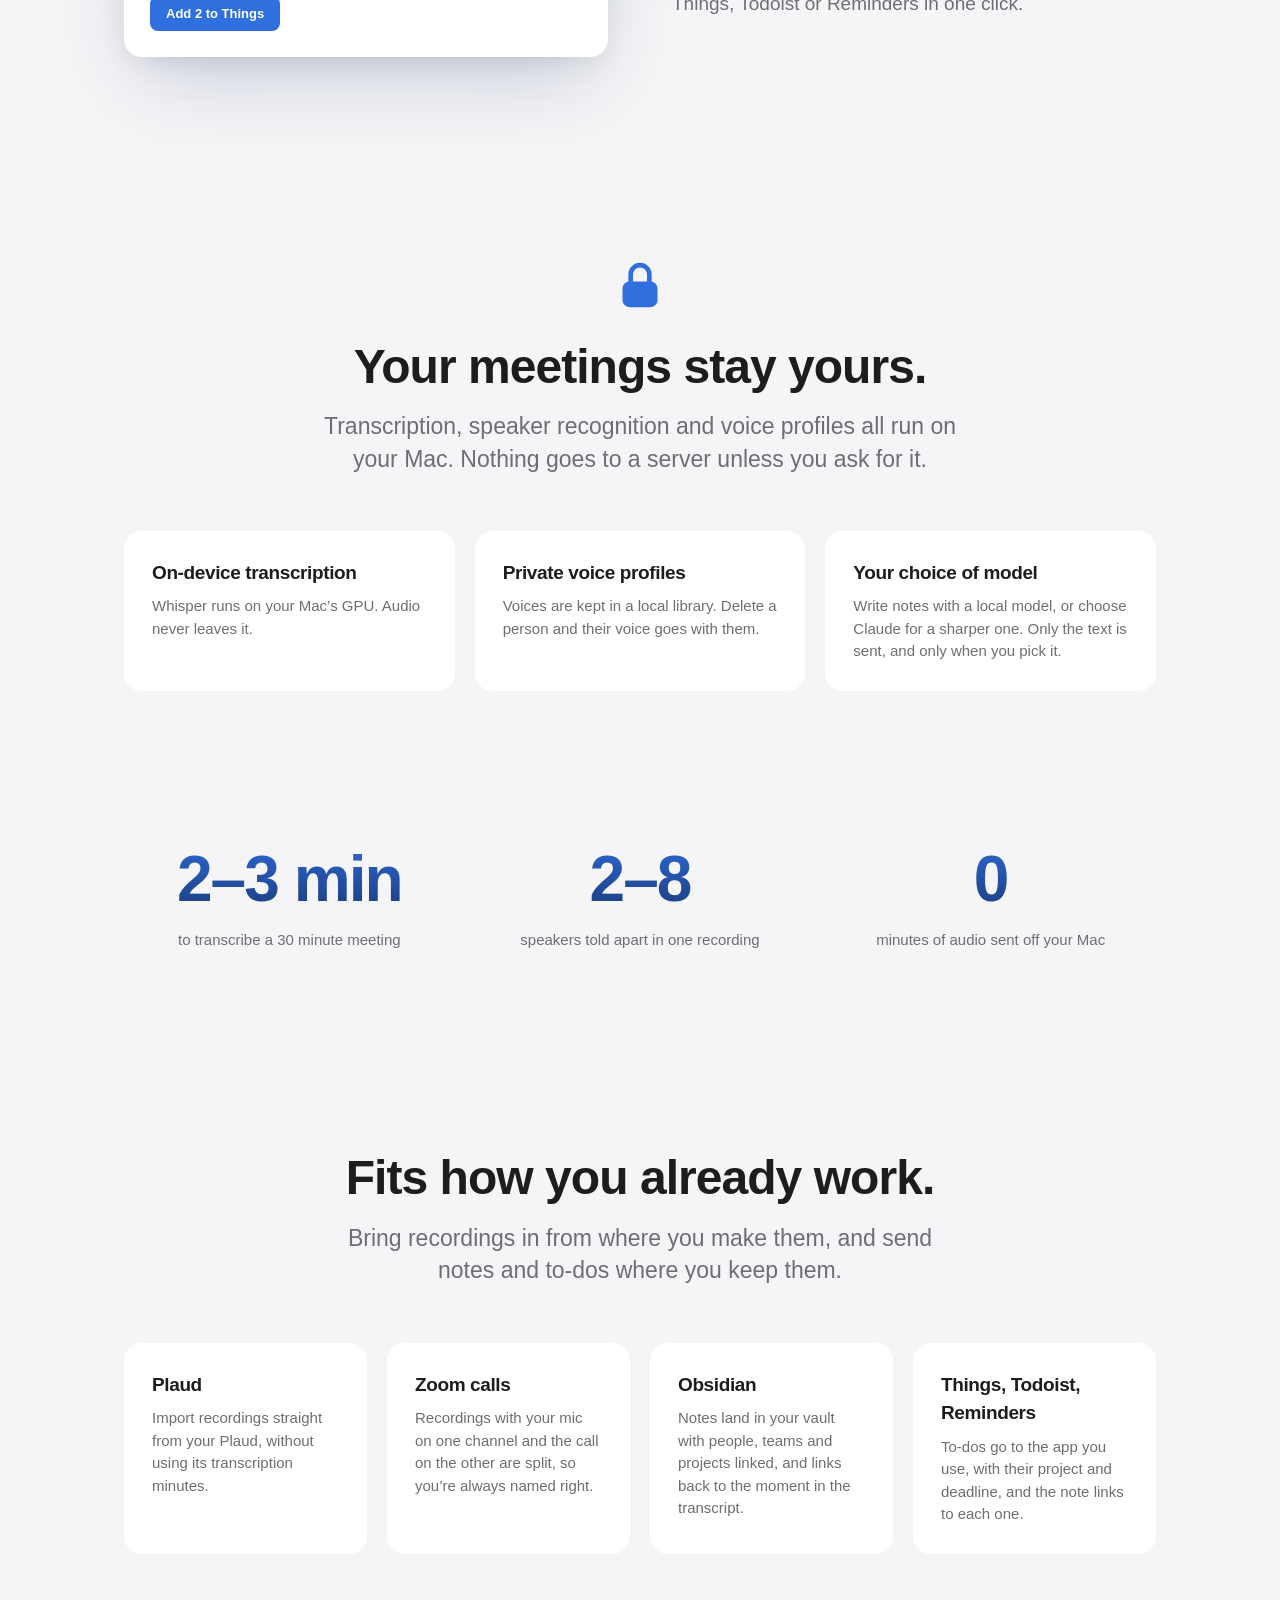
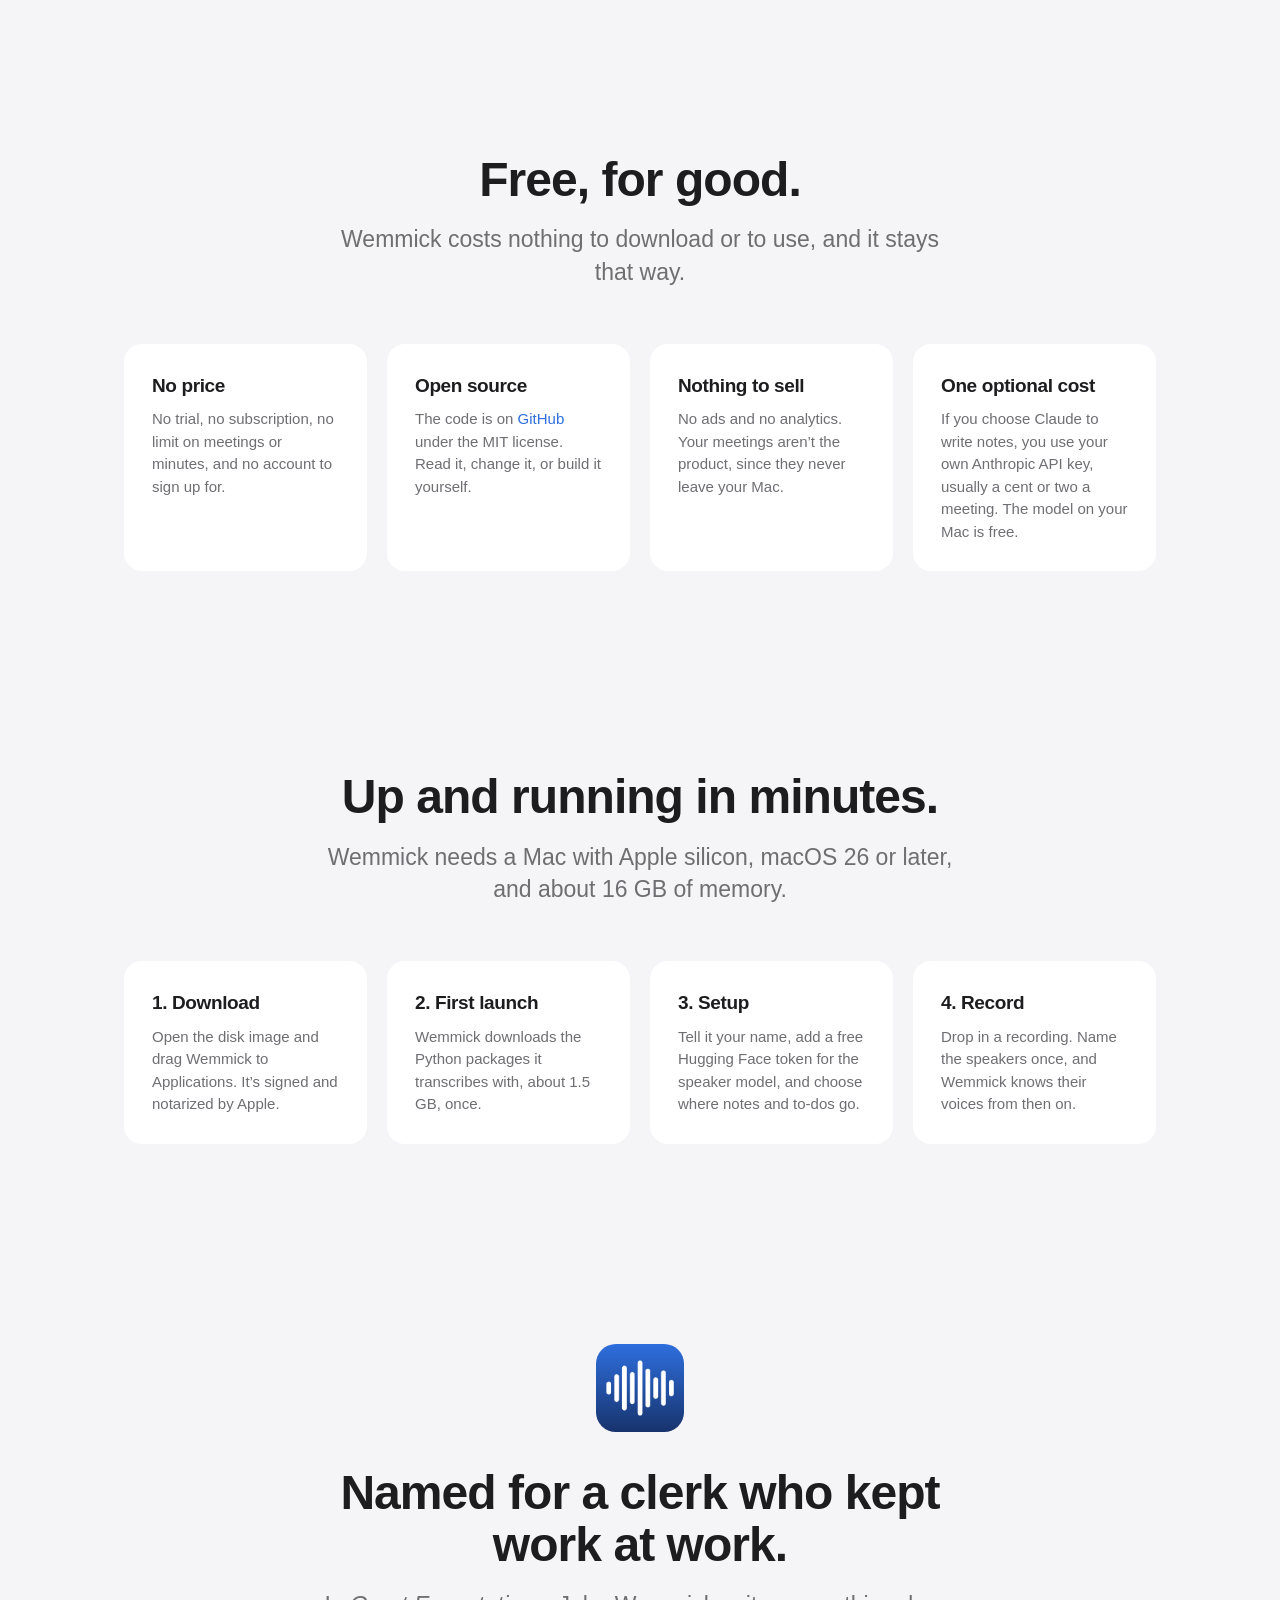
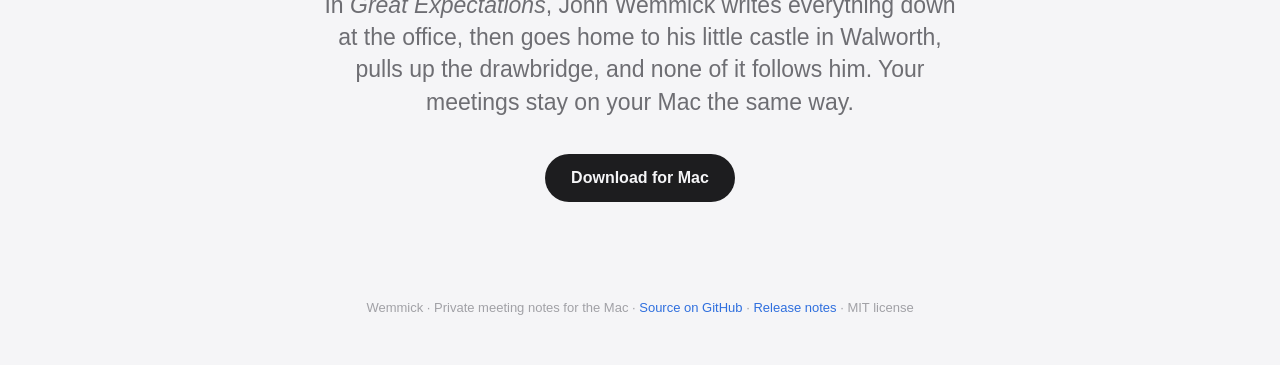
==== commit dc273b1b: "Link the site to the release notes" ====
--- a/docs/index.html
+++ b/docs/index.html
@@ -37,7 +37,7 @@
     <p class="lede">Wemmick transcribes your recordings, recognizes who&rsquo;s speaking and writes the note. All on your Mac.</p>
     <div class="cta">
       <a class="pill" href="https://github.com/JonathanGarro/wemmick/releases/latest/download/Wemmick.dmg">Download for Mac</a>
-      <span class="fine">Free and open source · Apple silicon · macOS 26 or later</span>
+      <span class="fine">Free and open source · Apple silicon · macOS 26 or later · <a href="https://github.com/JonathanGarro/wemmick/releases">Release notes</a></span>
     </div>
   </section>
 
@@ -241,7 +241,7 @@
 </main>
 
 <footer>
-  <p>Wemmick · Private meeting notes for the Mac · <a href="https://github.com/JonathanGarro/wemmick">Source on GitHub</a> · MIT license</p>
+  <p>Wemmick · Private meeting notes for the Mac · <a href="https://github.com/JonathanGarro/wemmick">Source on GitHub</a> · <a href="https://github.com/JonathanGarro/wemmick/releases">Release notes</a> · MIT license</p>
 </footer>
 
 <script>
